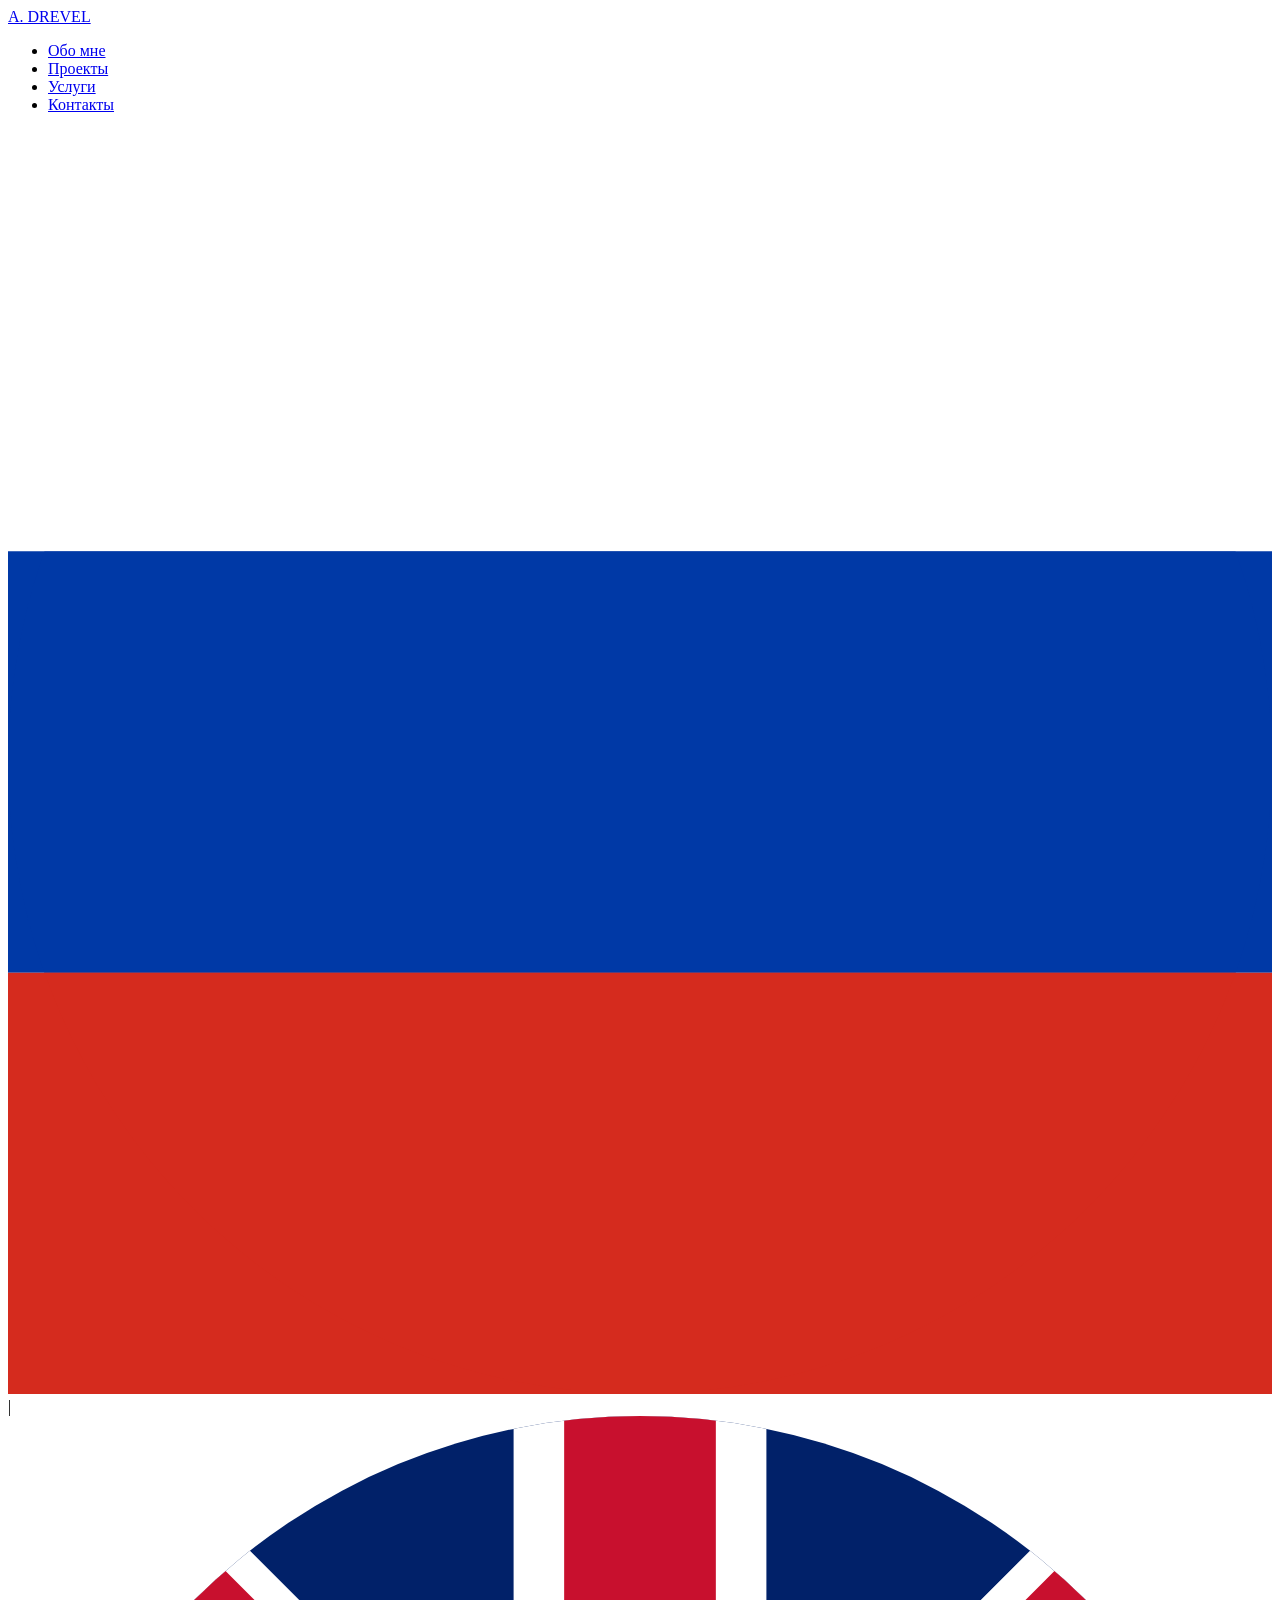
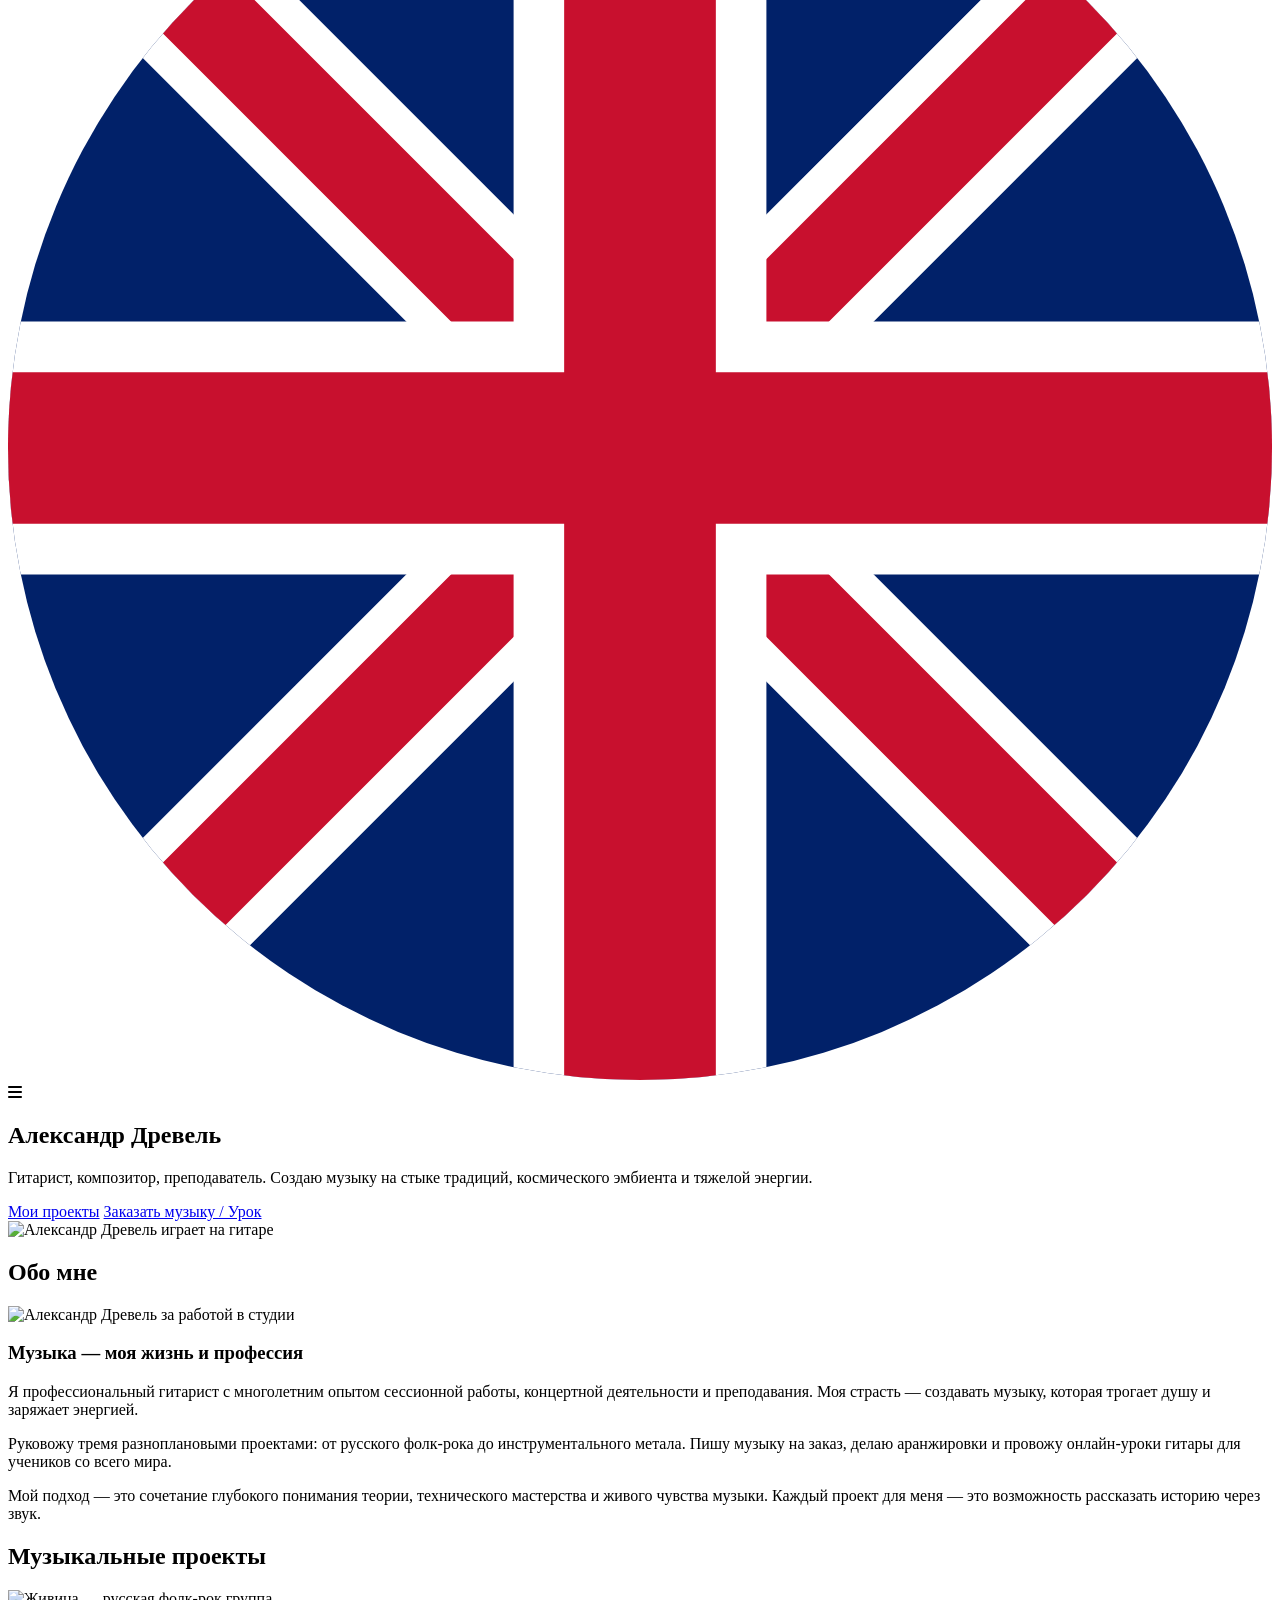
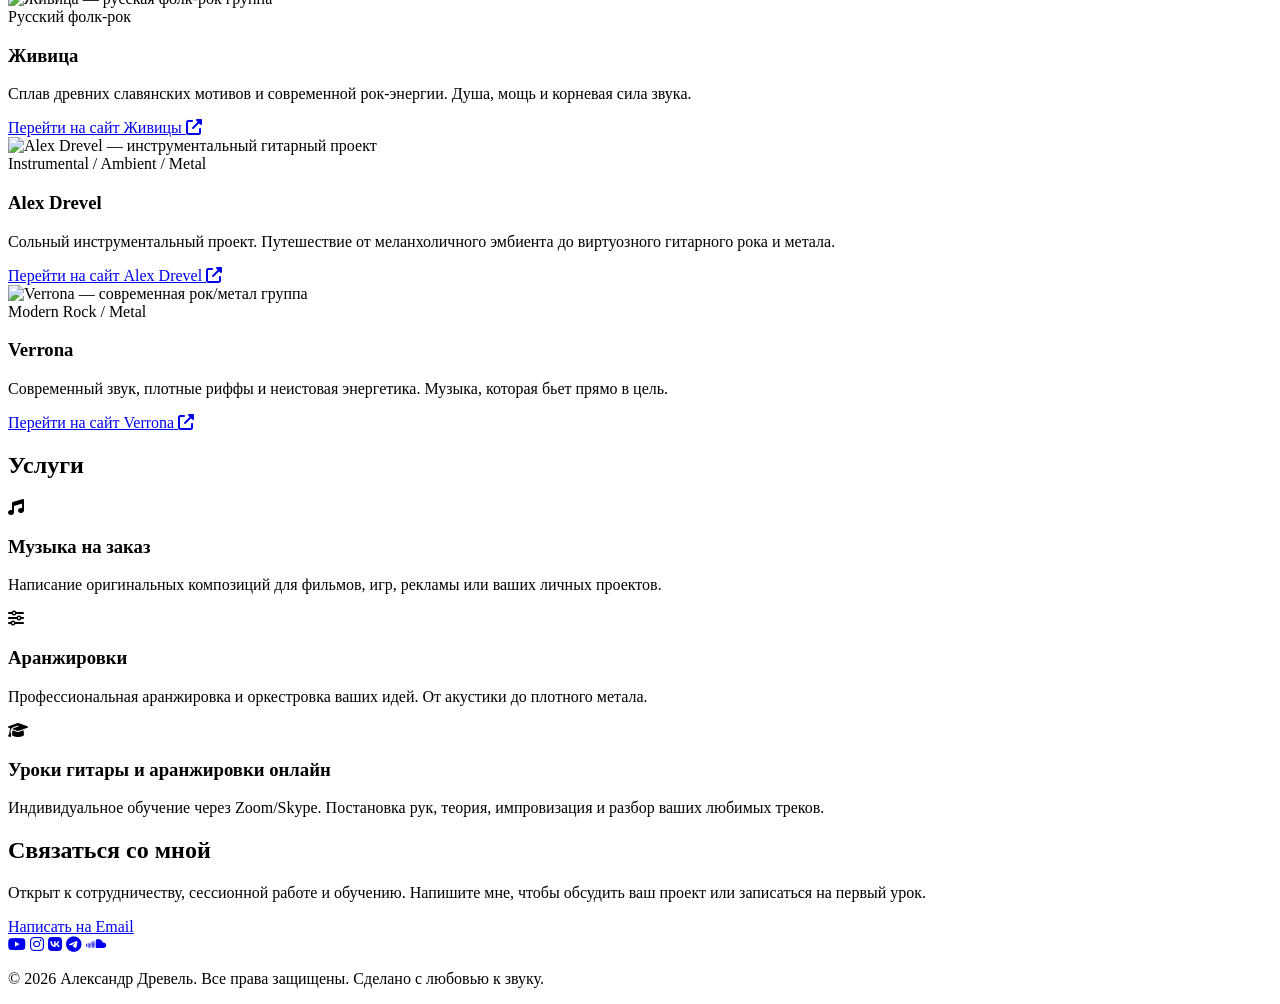
==== index.html @ be3c0146 "Add files via upload" ====
<!DOCTYPE html>
<html lang="ru">

<head>
    <meta charset="UTF-8">
    <meta name="viewport" content="width=device-width, initial-scale=1.0">
    <meta name="robots" content="index, follow, max-image-preview:large">
    <meta name="description" content="Александр Древель — профессиональный гитарист, композитор и преподаватель. Музыка на заказ, аранжировки, онлайн-уроки гитары, инструментальные проекты и сотрудничество.">
    <meta name="keywords" content="Александр Древель, сессионный гитарист, композитор, преподаватель, аранжировка, музыка на заказ, запись гитары, музыка для игр">
    <title>Александр Древель | гитарист, композитор, музыка на заказ, уроки гитары</title>
    <link rel="canonical" href="https://drevelmusic.github.io/">
    <link rel="alternate" hreflang="ru" href="https://drevelmusic.github.io/">
    <link rel="alternate" hreflang="en" href="https://drevelmusic.github.io/en/">
    <link rel="alternate" hreflang="x-default" href="https://drevelmusic.github.io/">
    <meta property="og:type" content="website">
    <meta property="og:title" content="Александр Древель | Гитарист, Композитор, Преподаватель">
    <meta property="og:description" content="Музыка на заказ, аранжировки, онлайн-уроки гитары.">
    <meta property="og:image" content="https://drevelmusic.github.io/img/social_cover.webp">
    <meta property="og:url" content="https://drevelmusic.github.io/">
    <meta property="og:locale" content="ru_RU">
    <meta name="twitter:card" content="summary_large_image">
    <meta name="twitter:title" content="Александр Древель | Гитарист, Композитор, Преподаватель">
    <meta name="twitter:description" content="Музыка на заказ, аранжировки, онлайн-уроки гитары.">
    <meta name="twitter:image" content="https://drevelmusic.github.io/img/social_cover.webp">
    <link rel="preconnect" href="https://fonts.gstatic.com" crossorigin>
    <link rel="preconnect" href="https://fonts.googleapis.com">
    <link href="https://fonts.googleapis.com/css2?family=Montserrat:wght@300;500;700;900&display=swap" rel="stylesheet">
    <link rel="stylesheet" href="https://cdnjs.cloudflare.com/ajax/libs/font-awesome/6.4.0/css/all.min.css">
    <link href="css/style.css" rel="stylesheet">
    <link rel="icon" href="img/favicon_light.png" media="(prefers-color-scheme: light)">
    <link rel="icon" href="img/favicon_dark.png" media="(prefers-color-scheme: dark)">
    <script type="application/ld+json">
        {
            "@context": "https://schema.org",
            "@graph": [{
                    "@type": "Person",
                    "@id": "https://drevelmusic.github.io/#person",
                    "name": "Александр Древель",
                    "alternateName": "Alexander Drevel",
                    "url": "https://drevelmusic.github.io/",
                    "image": "https://drevelmusic.github.io/img/social_cover.webp",
                    "jobTitle": [
                        "Гитарист",
                        "Композитор",
                        "Преподаватель гитары"
                    ],
                    "description": "Профессиональный гитарист, композитор и преподаватель. Автор инструментальной музыки, аранжировщик и руководитель музыкальных проектов.",
                    "knowsAbout": [
                        "Гитара",
                        "Композиция",
                        "Аранжировка",
                        "Музыка для фильмов",
                        "Музыка для игр",
                        "Онлайн-уроки гитары",
                        "Ambient",
                        "Metal",
                        "Folk Rock"
                    ],
                    "sameAs": [
                        "https://www.youtube.com/@alexdrevelmusic",
                        "https://instagram.com/alexdrevelmusic",
                        "https://vk.com/alexdrevelclub",
                        "https://t.me/alexdrevelmusic",
                        "https://soundcloud.com/alexander-drevel"
                    ]
                },
                {
                    "@type": "WebSite",
                    "@id": "https://drevelmusic.github.io/#website",
                    "url": "https://drevelmusic.github.io/",
                    "name": "Alexander Drevel",
                    "publisher": {
                        "@id": "https://drevelmusic.github.io/#person"
                    },
                    "inLanguage": [
                        "ru",
                        "en"
                    ]
                },
                {
                    "@type": "Service",
                    "@id": "https://drevelmusic.github.io/#services",
                    "provider": {
                        "@id": "https://drevelmusic.github.io/#person"
                    },
                    "serviceType": [
                        "Музыка на заказ",
                        "Аранжировка",
                        "Онлайн-уроки гитары"
                    ],
                    "areaServed": "Worldwide",
                    "availableLanguage": [
                        "ru",
                        "en"
                    ]
                }
            ]
        },

        {
            "@context": "https://schema.org",
            "@type": "MusicGroup",

            "name": "Verrona",
            "url": "https://verrona.netlify.app",

            "foundingDate": "2017",

            "knowsAbout": [
                "Metal",
                "Rock",
                "Alternative"
            ],

            "member": [

                {
                    "@type": "Person",
                    "name": "Вероника Нагайцева"
                },

                {
                    "@type": "Person",
                    "name": "Александр Древель"
                },

                {
                    "@type": "Person",
                    "name": "Евгений Сомов"
                }

            ],

            "album": [

                {
                    "@type": "MusicAlbum",
                    "name": "In Deep",
                    "datePublished": "2019",
                    "image": {
                        "@type": "ImageObject",
                        "url": "https://verrona.github.io/img/in_deep.webp"

                    },

                    "numTracks": 10,

                    "genre": [
                        "Rock",
                        "Metal",
                        "Alternative"
                    ],
                    "byArtist": {
                        "@type": "MusicGroup",
                        "name": "Great Revival"
                    },

                    "track": [{
                            "@type": "MusicRecording",
                            "position": 1,
                            "name": "In Blind",
                            "duration": "PT4M31S",
                            "isrcCode": "DEUA31900254"
                        },
                        {
                            "@type": "MusicRecording",
                            "position": 2,
                            "name": "Parasite",
                            "duration": "PT4M23S",
                            "isrcCode": "DEUA31900255"
                        },
                        {
                            "@type": "MusicRecording",
                            "position": 3,
                            "name": "Berlin",
                            "duration": "PT4M7S",
                            "isrcCode": "DEUA31900256"
                        },
                        {
                            "@type": "MusicRecording",
                            "position": 4,
                            "name": "Looking For You",
                            "duration": "PT3M31S",
                            "isrcCode": "DEUA31900257"
                        },
                        {
                            "@type": "MusicRecording",
                            "position": 5,
                            "name": "Because Of Me",
                            "duration": "PT4M34S",
                            "isrcCode": "DEUA31900258"
                        },
                        {
                            "@type": "MusicRecording",
                            "position": 6,
                            "name": "Beautiful",
                            "duration": "PT3M51S",
                            "isrcCode": "DEUA31900259"
                        },
                        {
                            "@type": "MusicRecording",
                            "position": 7,
                            "name": "Keep The Faith",
                            "duration": "PT2M56S",
                            "isrcCode": "DEUA31900260"
                        },
                        {
                            "@type": "MusicRecording",
                            "position": 8,
                            "name": "In Deep",
                            "duration": "PT3M54S",
                            "isrcCode": "DEUA31900261"
                        },
                        {
                            "@type": "MusicRecording",
                            "position": 9,
                            "name": "Time",
                            "duration": "PT4M10S",
                            "isrcCode": "DEUA31900262"
                        },
                        {
                            "@type": "MusicRecording",
                            "position": 10,
                            "name": "Stronger",
                            "duration": "PT4M41S",
                            "isrcCode": "DEUA31900263"
                        }
                    ],

                    "sameAs": [
                        "https://music.yandex.ru/album/8644806",
                        "https://vk.com/music/album/-2000364182_5364182_98790bb657b7988d27",
                        "https://music.apple.com/us/album/in-deep/1478871938",
                        "https://www.youtube.com/playlist?list=OLAK5uy_kdMpTI-XTgnSuBNPhRC2HSesHBObjsBcE",
                        "https://open.spotify.com/album/0Ru4EEttbrjYVi6ZOFPHfv",
                        "https://music.amazon.com/albums/B07X8XC6SB"
                    ]
                },

                {
                    "@type": "MusicAlbum",
                    "name": "Паразит",
                    "datePublished": "2020",
                    "image": {
                        "@type": "ImageObject",
                        "url": "https://verrona.github.io/img/parasite.webp"

                    },

                    "numTracks": 1,

                    "genre": [
                        "Rock",
                        "Metal",
                        "Alternative"
                    ],
                    "byArtist": {
                        "@type": "MusicGroup",
                        "name": "Great Revival"
                    },

                    "track": [{
                        "@type": "MusicRecording",
                        "position": 1,
                        "name": "Parasite",
                        "duration": "PT3M34S"

                    }],

                    "sameAs": [
                        "https://music.yandex.ru/album/10565634",
                        "https://vk.com/music/album/-2000981070_7981070_5feac075adde68511c",
                        "https://music.apple.com/us/album/паразит-single/1521935700",
                        "https://www.youtube.com/watch?v=nP2viWbtZgw&list=RDnP2viWbtZgw&start_radio=1",
                        "https://open.spotify.com/album/17AAMJ8fEtrImb9BpIjeMS"
                    ]
                },

                {
                    "@type": "MusicAlbum",
                    "name": "Танец под дождём",
                    "datePublished": "2020",
                    "image": {
                        "@type": "ImageObject",
                        "url": "https://verrona.github.io/img/tanez.webp"

                    },

                    "numTracks": 1,

                    "genre": [
                        "Rock",
                        "Alternative"
                    ],
                    "byArtist": {
                        "@type": "MusicGroup",
                        "name": "Great Revival"
                    },

                    "track": [{
                        "@type": "MusicRecording",
                        "position": 1,
                        "name": "Танец под дождём",
                        "duration": "PT3M40S"
                    }],

                    "sameAs": [
                        "https://music.yandex.ru/album/11583635",
                        "https://vk.com/music/album/-2000222791_8222791_c8fc6475554f7d4ba4",
                        "https://music.apple.com/us/album/танец-под-дождём-single/1525197291",
                        "https://www.youtube.com/watch?v=M-sOfhyTvOM&list=RDM-sOfhyTvOM&start_radio=1",
                        "https://open.spotify.com/album/6xeomcOFpnOeOLR16VaMRF"
                    ]
                },

                {
                    "@type": "MusicAlbum",
                    "name": "Шипы",
                    "datePublished": "2020",
                    "image": {
                        "@type": "ImageObject",
                        "url": "https://verrona.github.io/img/shipy.webp"

                    },

                    "numTracks": 1,

                    "genre": [
                        "Rock",
                        "Metal",
                        "Alternative"
                    ],
                    "byArtist": {
                        "@type": "MusicGroup",
                        "name": "Great Revival"
                    },

                    "track": [{
                        "@type": "MusicRecording",
                        "position": 1,
                        "name": "Шипы",
                        "duration": "PT3M37S"
                    }],

                    "sameAs": [
                        "https://music.yandex.ru/album/12656053",
                        "https://vk.com/music/album/-2000281266_9281266_487998c0116a116c2a",
                        "https://music.apple.com/us/album/шипы-single/1538475339",
                        "https://www.youtube.com/watch?v=VANVOhlwIfw&list=RDVANVOhlwIfw&start_radio=1",
                        "https://open.spotify.com/album/5P2PhHfVzSSolDQ1AN1XrD"
                    ]
                },

                {
                    "@type": "MusicAlbum",
                    "name": "Любовь без прелюдий",
                    "datePublished": "2022",
                    "image": {
                        "@type": "ImageObject",
                        "url": "https://verrona.github.io/img/lubov_bez_preludiy.webp"

                    },

                    "numTracks": 1,

                    "genre": [
                        "Rock",
                        "Metal",
                        "Alternative"
                    ],
                    "byArtist": {
                        "@type": "MusicGroup",
                        "name": "Great Revival"
                    },

                    "track": [{
                        "@type": "MusicRecording",
                        "position": 1,
                        "name": "Любовь без прелюдий",
                        "duration": "PT3M43S"
                    }],

                    "sameAs": [
                        "https://music.yandex.ru/album/23888789",
                        "https://vk.com/music/album/-2000614362_16614362_8b6888f1e2f7a54786",
                        "https://music.apple.com/ru/album/любовь-без-прелюдий-single/1652404010",
                        "https://music.youtube.com/playlist?list=OLAK5uy_mqXPPD4W-5L-OROmSEtViQJYiXeTf8m6c",
                        "https://open.spotify.com/album/5d36qCWlGeGpj1LYgj0KbA"
                    ]
                },
                {
                    "@type": "MusicAlbum",
                    "name": "Паранойя",
                    "datePublished": "2023",
                    "image": {
                        "@type": "ImageObject",
                        "url": "https://verrona.github.io/img/paranoya.webp"

                    },

                    "numTracks": 1,

                    "genre": [
                        "Rock",
                        "Metal",
                        "Alternative"
                    ],
                    "byArtist": {
                        "@type": "MusicGroup",
                        "name": "Great Revival"
                    },

                    "track": [{
                        "@type": "MusicRecording",
                        "position": 1,
                        "name": "Паранойя",
                        "duration": "PT3M31S"
                    }],

                    "sameAs": [
                        "https://music.yandex.ru/album/25053905",
                        "https://vk.com/music/album/-2000446923_17446923_28c2962d504e9f9477",
                        "https://music.apple.com/us/album/паранойя-single/1681223843",
                        "https://www.youtube.com/watch?v=-ZHNSKj-hqs&list=RD-ZHNSKj-hqs&start_radio=1",
                        "https://open.spotify.com/album/0NYPJKRrfW8c1LftnPf2LF"
                    ]
                },
                {
                    "@type": "MusicAlbum",
                    "name": "Одиночество",
                    "datePublished": "2024",
                    "image": {
                        "@type": "ImageObject",
                        "url": "https://verrona.github.io/img/odinochestvo.webp"

                    },

                    "numTracks": 1,

                    "genre": [
                        "Rock",
                        "Metal",
                        "Alternative"
                    ],
                    "byArtist": {
                        "@type": "MusicGroup",
                        "name": "Great Revival"
                    },

                    "track": [{
                        "@type": "MusicRecording",
                        "position": 1,
                        "name": "Одиночество",
                        "duration": "PT3M35S"
                    }],

                    "sameAs": [
                        "https://music.yandex.ru/album/31198247",
                        "https://vk.com/music/album/-2000824137_20824137_e31accb2f2a13795dd",
                        "https://music.apple.com/us/album/одиночество-single/1746063606",
                        "https://www.youtube.com/watch?v=TRPHKf3_Tao&list=RDTRPHKf3_Tao&start_radio=1",
                        "https://open.spotify.com/album/6s6aBRzeSXYHiftH87k0Ty",
                        "https://music.amazon.com/albums/B0D6F2PRVB"
                    ]
                },
                {
                    "@type": "MusicAlbum",
                    "name": "Берега",
                    "datePublished": "2025",
                    "image": {
                        "@type": "ImageObject",
                        "url": "https://verrona.github.io/img/berega.webp"

                    },

                    "numTracks": 2,

                    "genre": [
                        "Rock",
                        "Metal",
                        "Alternative"
                    ],
                    "byArtist": {
                        "@type": "MusicGroup",
                        "name": "Great Revival"
                    },

                    "track": [{
                            "@type": "MusicRecording",
                            "position": 1,
                            "name": "Не нужна",
                            "duration": "PT4M35S",
                            "isrcCode": "QZTPX2514225"
                        },
                        {
                            "@type": "MusicRecording",
                            "position": 2,
                            "name": "Берега",
                            "duration": "PT4M23S",
                            "isrcCode": "QZTPX2514226"
                        }
                    ],

                    "sameAs": [
                        "https://music.yandex.ru/album/38226128",
                        "https://vk.com/music/album/-2000257037_25257037_283964561c7bb2bd97",
                        "https://play.anghami.com/album/1074680193?refer=featurefm",
                        "https://geo.music.apple.com/us/album/берега-single/1839879702?app=itunes&ls=1",
                        "https://www.tidal.com/album/460632453",
                        "https://www.youtube.com/playlist?list=OLAK5uy_kkV9nwVNROqfF_PNoMu4TwySFhhuvf4r8",
                        "https://open.spotify.com/album/14FLzF10nOQtJjYL62bnw5",
                        "https://music.amazon.com/albums/B0FR4W4Z26?ref=dm_ff_amazonmusic_3p",
                        "https://www.deezer.com/album/821583041"
                    ]
                }




            ],

            "description": "Verrona — честный modern hard rock из сердца Москвы.",

            "foundingLocation": {
                "@type": "Place",
                "name": "Moscow, Russia"
            },

            "logo": {
                "@type": "ImageObject",
                "url": "https://verrona.netlify.app/img/logo.webp"
            },

            "image": {
                "@type": "ImageObject",
                "url": "https://verrona.netlify.app/img/social_cover.webp",
                "width": 1200,
                "height": 630
            },

            "genre": [
                "Rock",
                "Metal",
                "Alternative"
            ],

            "mainEntityOfPage": "https://verrona.netlify.app/",

            "sameAs": [
                "https://vk.com/artist/1125941773546352592",
                "https://www.youtube.com/@verronamusic",
                "https://music.yandex.ru/artist/4239261",
                "https://open.spotify.com/artist/1h6qh7RYEoN9R3uheAf0XN?si=jtu0jki2Sz66ht8Evk626A",
                "https://music.apple.com/au/artist/great-revival/314202456",
                "https://music.amazon.com/artists/B0028GSX6M/great-revival"
            ]

        },

        {
            "@context": "https://schema.org",
            "@type": "MusicGroup",
            "@id": "https://zhivitsa.github.io/#musicgroup",

            "name": "Живица",
            "url": "https://zhivitsa.github.io",

            "foundingDate": "2013",

            "knowsAbout": [
                "Russian folk songs",
                "Russian folklore",
                "Folk Rock",
                "World Music",
                "Progressive Rock",
                "Acoustic music"
            ],

            "member": [

                {
                    "@type": "Person",
                    "name": "Алёна Анисимова"
                },

                {
                    "@type": "Person",
                    "name": "Александр Древель"
                },

                {
                    "@type": "Person",
                    "name": "Александр Ольхин"
                },

                {
                    "@type": "Person",
                    "name": "Александр Ануфриев"
                },

                {
                    "@type": "Person",
                    "name": "Ярослав Шевченко"
                }

            ],

            "album": [

                {
                    "@type": "MusicAlbum",
                    "name": "Миру мир",
                    "datePublished": "2016",
                    "image": {
                        "@type": "ImageObject",
                        "url": "https://zhivitsa.github.io/img/miru_mir.webp"

                    },

                    "numTracks": 13,

                    "genre": [
                        "Folk Rock",
                        "Progressive Rock",
                        "Russian Folk",
                        "World Music"
                    ],
                    "byArtist": {
                        "@type": "MusicGroup",
                        "name": "Живица"
                    },

                    "track": [{
                            "@type": "MusicRecording",
                            "position": 1,
                            "name": "Увертюра",
                            "duration": "PT47S",
                            "isrcCode": "AUBEC1837454"
                        },
                        {
                            "@type": "MusicRecording",
                            "position": 2,
                            "name": "Миру мир",
                            "duration": "PT4M22S",
                            "isrcCode": "AUBEC1837455"
                        },
                        {
                            "@type": "MusicRecording",
                            "position": 3,
                            "name": "Русская песня",
                            "duration": "PT4M2S",
                            "isrcCode": "AUBEC1837456"
                        },
                        {
                            "@type": "MusicRecording",
                            "position": 4,
                            "name": "Я качу мечу золото кольцо",
                            "duration": "PT3M55S",
                            "isrcCode": "AUBEC1837457"
                        },
                        {
                            "@type": "MusicRecording",
                            "position": 5,
                            "name": "Порушка Параня",
                            "duration": "PT3M30S",
                            "isrcCode": "AUBEC1837458"
                        },
                        {
                            "@type": "MusicRecording",
                            "position": 6,
                            "name": "Кумушки",
                            "duration": "PT5M8S",
                            "isrcCode": "AUBEC1837459"
                        },
                        {
                            "@type": "MusicRecording",
                            "position": 7,
                            "name": "О е ра",
                            "duration": "PT3M53S",
                            "isrcCode": "AUBEC1837460"
                        },
                        {
                            "@type": "MusicRecording",
                            "position": 8,
                            "name": "Вир вир колодезь",
                            "duration": "PT5M51S",
                            "isrcCode": "AUBEC1837461"
                        },
                        {
                            "@type": "MusicRecording",
                            "position": 9,
                            "name": "Жена мужа не любила",
                            "duration": "PT4M41S",
                            "isrcCode": "AUBEC1837462"
                        },
                        {
                            "@type": "MusicRecording",
                            "position": 10,
                            "name": "Во горнице",
                            "duration": "PT2M21S",
                            "isrcCode": "AUBEC1837463"
                        },
                        {
                            "@type": "MusicRecording",
                            "position": 11,
                            "name": "Белилицы",
                            "duration": "PT4M1S",
                            "isrcCode": "AUBEC1837464"
                        },
                        {
                            "@type": "MusicRecording",
                            "position": 12,
                            "name": "В нашем садочку",
                            "duration": "PT5M42S",
                            "isrcCode": "AUBEC1837465"
                        },
                        {
                            "@type": "MusicRecording",
                            "position": 13,
                            "name": "С кем гуляю не скажу",
                            "duration": "PT4M1S",
                            "isrcCode": "AUBEC1837466"
                        }
                    ],

                    "sameAs": [
                        "https://music.yandex.ru/album/30916356",
                        "https://vk.com/music/album/-2000681487_20681487_eeb1bcc4ac6b085784",
                        "https://play.anghami.com/album/5573020?refer=featurefm",
                        "https://geo.music.apple.com/au/album/миру-мир/1743188457?app=itunes&ls=1",
                        "https://geo.music.apple.com/au/album/миру-мир/1743188457?app=music&ls=1",
                        "https://www.tidal.com/album/359663344",
                        "https://music.youtube.com/watch?v=QYwStabJFUg",
                        "https://open.spotify.com/album/2lZKfDs0icAEdlW3d84trO",
                        "https://music.amazon.com/albums/B0D2P53ZK2?ref=dm_ff_featurefm"
                    ]
                },

                {
                    "@type": "MusicAlbum",
                    "name": "Из России с любовью",
                    "datePublished": "2025",
                    "image": {
                        "@type": "ImageObject",
                        "url": "https://zhivitsa.github.io/img/iz_rossii_s_lyubovyu.webp"

                    },

                    "numTracks": 8,

                    "genre": [
                        "Folk Rock",
                        "Folk Metal",
                        "Russian Folk",
                        "Progressive Rock",
                        "World Music"
                    ],
                    "byArtist": {
                        "@type": "MusicGroup",
                        "name": "Живица"
                    },

                    "track": [{
                            "@type": "MusicRecording",
                            "position": 1,
                            "name": "Живица",
                            "duration": "PT1M56S",
                            "isrcCode": "QZNJY2576521"
                        },
                        {
                            "@type": "MusicRecording",
                            "position": 2,
                            "name": "Выходила Дунюшка",
                            "duration": "PT4M5S",
                            "isrcCode": "QZNJY2576522"
                        },
                        {
                            "@type": "MusicRecording",
                            "position": 3,
                            "name": "Занемог",
                            "duration": "PT4M58S",
                            "isrcCode": "QZNJY2576523"
                        },
                        {
                            "@type": "MusicRecording",
                            "position": 4,
                            "name": "Девка по саду ходила",
                            "duration": "PT3M46S",
                            "isrcCode": "QZNJY2576524"
                        },
                        {
                            "@type": "MusicRecording",
                            "position": 5,
                            "name": "Снежки сыплют",
                            "duration": "PT4M42S",
                            "isrcCode": "QZNJY2576525"
                        },
                        {
                            "@type": "MusicRecording",
                            "position": 6,
                            "name": "Горе",
                            "duration": "PT4M56S",
                            "isrcCode": "QZNJY2576526"
                        },
                        {
                            "@type": "MusicRecording",
                            "position": 7,
                            "name": "Федора",
                            "duration": "PT3M50S",
                            "isrcCode": "QZNJY2576527"
                        },
                        {
                            "@type": "MusicRecording",
                            "position": 8,
                            "name": "Миру мир",
                            "duration": "PT4M8S",
                            "isrcCode": "QZNJY2576528"
                        }
                    ],

                    "sameAs": [
                        "https://music.yandex.ru/album/37724327",
                        "https://vk.com/music/album/-2000907308_24907308_37b66a61ed22defab6",
                        "https://play.anghami.com/album/1072786998?refer=featurefm",
                        "https://geo.music.apple.com/us/album/из-россии-с-любовью/1831695270?app=music&ls=1",
                        "https://www.tidal.com/album/452699111",
                        "https://www.youtube.com/playlist?list=OLAK5uy_mWaLIN5e04TZ0d67to-hzkoGbQLk5hoiQ",
                        "https://open.spotify.com/album/7iVjxZRt8aqrv3oAblK16M",
                        "https://music.amazon.com/albums/B0FLJNHN72?ref=dm_ff_amazonmusic_3p",
                        "https://www.deezer.com/album/800866661"
                    ]
                },

                {
                    "@type": "MusicAlbum",
                    "name": "Акустика",
                    "datePublished": "2026",
                    "image": {
                        "@type": "ImageObject",
                        "url": "https://zhivitsa.github.io/img/akustika.webp"

                    },

                    "numTracks": 16,

                    "genre": [
                        "Acoustic",
                        "Folk Rock",
                        "Russian Folk",
                        "World Music",
                        "Progressive Rock"
                    ],
                    "byArtist": {
                        "@type": "MusicGroup",
                        "name": "Живица"
                    },

                    "track": [{
                            "@type": "MusicRecording",
                            "position": 1,
                            "name": "Белилицы",
                            "duration": "PT3M54S",
                            "isrcCode": "US7VG2659213"
                        },
                        {
                            "@type": "MusicRecording",
                            "position": 2,
                            "name": "Снежки сыплют",
                            "duration": "PT4M15S",
                            "isrcCode": "US7VG2659214"
                        },
                        {
                            "@type": "MusicRecording",
                            "position": 3,
                            "name": "В нашем садочку",
                            "duration": "PT5M",
                            "isrcCode": "US7VG2659215"
                        },
                        {
                            "@type": "MusicRecording",
                            "position": 4,
                            "name": "Девка по саду ходила",
                            "duration": "PT3M40S",
                            "isrcCode": "US7VG2659216"
                        },
                        {
                            "@type": "MusicRecording",
                            "position": 5,
                            "name": "Русская песня",
                            "duration": "PT3M37S",
                            "isrcCode": "US7VG2659217"
                        },
                        {
                            "@type": "MusicRecording",
                            "position": 6,
                            "name": "Вир вир колодезь",
                            "duration": "PT5M51S",
                            "isrcCode": "US7VG2659218"
                        },
                        {
                            "@type": "MusicRecording",
                            "position": 7,
                            "name": "С кем гуляю не скажу",
                            "duration": "PT4M",
                            "isrcCode": "US7VG2659219"
                        },
                        {
                            "@type": "MusicRecording",
                            "position": 8,
                            "name": "Жена мужа не любила",
                            "duration": "PT4M37S",
                            "isrcCode": "US7VG2659220"
                        },
                        {
                            "@type": "MusicRecording",
                            "position": 9,
                            "name": "Федора",
                            "duration": "PT3M27S",
                            "isrcCode": "US7VG2659221"
                        },
                        {
                            "@type": "MusicRecording",
                            "position": 10,
                            "name": "Выходила Дунюшка",
                            "duration": "PT4M11S",
                            "isrcCode": "US7VG2659222"
                        },
                        {
                            "@type": "MusicRecording",
                            "position": 11,
                            "name": "Порушка Параня",
                            "duration": "PT3M24S",
                            "isrcCode": "US7VG2659223"
                        },
                        {
                            "@type": "MusicRecording",
                            "position": 12,
                            "name": "О е ра",
                            "duration": "PT3M14S",
                            "isrcCode": "US7VG2659224"
                        },
                        {
                            "@type": "MusicRecording",
                            "position": 13,
                            "name": "Я качу мечу золото кольцо",
                            "duration": "PT3M8S",
                            "isrcCode": "US7VG2659225"
                        },
                        {
                            "@type": "MusicRecording",
                            "position": 14,
                            "name": "Во горнице",
                            "duration": "PT2M28S",
                            "isrcCode": "US7VG2659226"
                        },
                        {
                            "@type": "MusicRecording",
                            "position": 15,
                            "name": "Кумушки",
                            "duration": "PT3M27S",
                            "isrcCode": "US7VG2659227"
                        },
                        {
                            "@type": "MusicRecording",
                            "position": 16,
                            "name": "Миру мир",
                            "duration": "PT4M14S",
                            "isrcCode": "US7VG2659228"
                        }
                    ],

                    "sameAs": [
                        "https://music.yandex.ru/album/40785133",
                        "https://vk.com/music/album/-2000817386_26817386_f67dc64e89847cb3ac",
                        "https://play.anghami.com/album/1084427215?refer=featurefm",
                        "https://geo.music.apple.com/us/album/акустика/1878706409?app=music&ls=1",
                        "https://www.tidal.com/album/500724138",
                        "https://www.youtube.com/playlist?list=OLAK5uy_lYN-L6PGSpHG4XjgytBv6yJAL3SAGO9aU",
                        "https://open.spotify.com/album/2EaKYhLPW3p4kMgJ0OPYBC",
                        "https://music.amazon.com/albums/B089ZX4RKZ?ref=dm_ff_amazonmusic_3p",
                        "https://www.deezer.com/album/923584351"
                    ]
                }

            ],

            "description": "Живица — российская фолк-рок группа из Москвы, исполняющая русские народные песни в авторских рок-аранжировках.",

            "foundingLocation": {
                "@type": "Place",
                "name": "Moscow, Russia"
            },

            "logo": {
                "@type": "ImageObject",
                "url": "https://zhivitsa.github.io/img/logo.png"
            },

            "image": {
                "@type": "ImageObject",
                "url": "https://zhivitsa.github.io/img/social_cover.webp",
                "width": 1200,
                "height": 630
            },

            "genre": [
                "Folk Rock",
                "Russian Folk",
                "World Music",
                "Progressive Rock"
            ],

            "mainEntityOfPage": "https://zhivitsa.github.io/",

            "sameAs": [
                "https://vk.com/artist/524290974545216601",
                "https://www.youtube.com/@zhivitsamusic",
                "https://music.yandex.ru/artist/6440425",
                "https://open.spotify.com/artist/5HxcTaVfNSK0hqm5ulQGM4",
                "https://music.apple.com/au/artist/1444245915",
                "https://music.amazon.com/artists/B01I2DWAUE/живица"
            ]
        },

        {
            "@context": "https://schema.org",
            "@type": "MusicGroup",

            "name": "Alex Drevel",
            "url": "https://alexdrevel.netlify.app",

            "foundingDate": "2022",

            "knowsAbout": [
                "Instrumental Rock",
                "Metal",
                "Ambient Guitar",
                "Folk",
                "World Music",
                "Acoustic"
            ],

            "member": [

                {
                    "@type": "Person",
                    "name": "Александр Древель"
                }

            ],

            "album": [

                {
                    "@type": "MusicAlbum",
                    "name": "The Light of Mine",
                    "datePublished": "2022-09-14",
                    "image": {
                        "@type": "ImageObject",
                        "url": "https://alexdrevel.netlify.app/img/music/tlom.webp"

                    },

                    "numTracks": 11,

                    "genre": [
                        "Ambient",
                        "Soundtrack"
                    ],
                    "byArtist": {
                        "@type": "MusicGroup",
                        "name": "Alex Drevel"
                    },

                    "track": [{
                            "@type": "MusicRecording",
                            "position": 1,
                            "name": "2811",
                            "duration": "PT3M46S",
                            "isrcCode": "QZNJZ2282440"
                        },
                        {
                            "@type": "MusicRecording",
                            "position": 2,
                            "name": "Remarks Novels Came True",
                            "duration": "PT4M34S",
                            "isrcCode": "QZNJZ2282441"
                        },
                        {
                            "@type": "MusicRecording",
                            "position": 3,
                            "name": "Love Has Green Eyes",
                            "duration": "PT4M36S",
                            "isrcCode": "QZNJZ2282442"
                        },
                        {
                            "@type": "MusicRecording",
                            "position": 4,
                            "name": "Watch Hear Touch",
                            "duration": "PT5M5S",
                            "isrcCode": "QZNJZ2282443"
                        },
                        {
                            "@type": "MusicRecording",
                            "position": 5,
                            "name": "Downfall",
                            "duration": "PT4M36S",
                            "isrcCode": "QZNJZ2282444"
                        },
                        {
                            "@type": "MusicRecording",
                            "position": 6,
                            "name": "Books to Shelves",
                            "duration": "PT1M17S",
                            "isrcCode": "QZNJZ2282445"
                        },
                        {
                            "@type": "MusicRecording",
                            "position": 7,
                            "name": "Last Step to Nowhere",
                            "duration": "PT4M19S",
                            "isrcCode": "QZNJZ2282446"
                        },
                        {
                            "@type": "MusicRecording",
                            "position": 8,
                            "name": "When She Sleeps",
                            "duration": "PT2M36S",
                            "isrcCode": "QZNJZ2282447"
                        },
                        {
                            "@type": "MusicRecording",
                            "position": 9,
                            "name": "Your Majesty",
                            "duration": "PT3M49S",
                            "isrcCode": "QZNJZ2282448"
                        },
                        {
                            "@type": "MusicRecording",
                            "position": 10,
                            "name": "Whale Goes Deep",
                            "duration": "PT1M4S",
                            "isrcCode": "QZNJZ2282449"
                        },
                        {
                            "@type": "MusicRecording",
                            "position": 11,
                            "name": "Post Scriptum",
                            "duration": "PT3M34S",
                            "isrcCode": "QZNJZ2282450"
                        }
                    ],

                    "sameAs": [
                        "https://music.yandex.ru/album/23341195",
                        "https://vk.com/music/album/-2000212181_16212181_17c0015404174220ce",
                        "https://play.anghami.com/album/1031505686?refer=featurefm",
                        "https://geo.music.apple.com/au/album/the-light-of-mine/1642319371?app=music&ls=1",
                        "https://www.deezer.com/album/351139777",
                        "https://www.tidal.com/album/247394227",
                        "https://www.youtube.com/playlist?list=OLAK5uy_kJVsnFmLdcO_66qEfDOtpxf5rNOkzOi38",
                        "https://open.spotify.com/album/2m0rdqDEqNxcA9PSMA44us",
                        "https://music.amazon.com/albums/B0BC9HY87D?ref=dm_ff_amazonmusic_3p",

                        "https://play.napster.com/album/alb.694980668"
                    ]
                },

                {
                    "@type": "MusicAlbum",
                    "name": "Red Square",
                    "datePublished": "2025",
                    "image": {
                        "@type": "ImageObject",
                        "url": "https://alexdrevel.netlify.app/img/music/red_square.webp"

                    },

                    "numTracks": 8,

                    "genre": [
                        "Metal",
                        "Instrumental Rock"
                    ],
                    "byArtist": {
                        "@type": "MusicGroup",
                        "name": "Alex Drevel"
                    },

                    "track": [{
                            "@type": "MusicRecording",
                            "position": 1,
                            "name": "Let There Be Riot!",
                            "duration": "PT4M7S",
                            "isrcCode": "QZNJY2573585"
                        },
                        {
                            "@type": "MusicRecording",
                            "position": 2,
                            "name": "Masks Are Off",
                            "duration": "PT5M36S",
                            "isrcCode": "QZNJY2573586"
                        },
                        {
                            "@type": "MusicRecording",
                            "position": 3,
                            "name": "Prelude in C-Moll",
                            "duration": "PT2M25S",
                            "isrcCode": "QZNJY2573587"
                        },
                        {
                            "@type": "MusicRecording",
                            "position": 4,
                            "name": "The Time When the Music Ends",
                            "duration": "PT5M21S",
                            "isrcCode": "QZNJY2573588"
                        },
                        {
                            "@type": "MusicRecording",
                            "position": 5,
                            "name": "Status Quo",
                            "duration": "PT3M36S",
                            "isrcCode": "QZNJY2573589"
                        },
                        {
                            "@type": "MusicRecording",
                            "position": 6,
                            "name": "Unity",
                            "duration": "PT4M47S",
                            "isrcCode": "QZNJY2573590"
                        },
                        {
                            "@type": "MusicRecording",
                            "position": 7,
                            "name": "Red",
                            "duration": "PT4M27S",
                            "isrcCode": "QZNJY2573591"
                        },
                        {
                            "@type": "MusicRecording",
                            "position": 8,
                            "name": "Left or Wrong",
                            "duration": "PT4M59S",
                            "isrcCode": "QZNJY2573592"
                        }
                    ],

                    "sameAs": [
                        "https://music.yandex.ru/album/37716261",
                        "https://vk.com/music/album/-2000901655_24901655_7f9c3b1ba67ea824cf",
                        "https://play.anghami.com/album/1072955946?refer=featurefm",
                        "https://geo.music.apple.com/us/album/red-square/1831558943?app=music&ls=1",
                        "https://www.tidal.com/album/452584300",
                        "https://www.youtube.com/playlist?list=OLAK5uy_lFmPUj6ia9OYEelrIKzTfbppLDQM7iaJE",
                        "https://open.spotify.com/album/7fDEUg236Otor71OqNgVr0",
                        "https://music.amazon.com/albums/B0FLF82W7R?ref=dm_ff_amazonmusic_3p",
                        "https://www.deezer.com/album/800503341"
                    ]
                },

                {
                    "@type": "MusicAlbum",
                    "name": "King of Hearts",
                    "datePublished": "2025",
                    "image": {
                        "@type": "ImageObject",
                        "url": "https://alexdrevel.netlify.app/img/music/king_of_hearts.webp"

                    },

                    "numTracks": 11,

                    "genre": [
                        "Instrumental Rock"
                    ],
                    "byArtist": {
                        "@type": "MusicGroup",
                        "name": "Alex Drevel"
                    },

                    "track": [{
                            "@type": "MusicRecording",
                            "position": 1,
                            "name": "Queen of Hearts",
                            "duration": "PT4M10S",
                            "isrcCode": "QZNJZ2563611"
                        },
                        {
                            "@type": "MusicRecording",
                            "position": 2,
                            "name": "Soulmate",
                            "duration": "PT5M28S",
                            "isrcCode": "QZNJZ2563612"
                        },
                        {
                            "@type": "MusicRecording",
                            "position": 3,
                            "name": "Tribute to Those Days",
                            "duration": "PT4M6S",
                            "isrcCode": "QZNJZ2563613"
                        },
                        {
                            "@type": "MusicRecording",
                            "position": 4,
                            "name": "No Drama",
                            "duration": "PT2M56S",
                            "isrcCode": "QZNJZ2563614"
                        },
                        {
                            "@type": "MusicRecording",
                            "position": 5,
                            "name": "Fear of Heights",
                            "duration": "PT2M52S",
                            "isrcCode": "QZNJZ2563615"
                        },
                        {
                            "@type": "MusicRecording",
                            "position": 6,
                            "name": "If",
                            "duration": "PT4M12S",
                            "isrcCode": "QZNJZ2563616"
                        },
                        {
                            "@type": "MusicRecording",
                            "position": 7,
                            "name": "Singing Gecko",
                            "duration": "PT5M7S",
                            "isrcCode": "QZNJZ2563617"
                        },
                        {
                            "@type": "MusicRecording",
                            "position": 8,
                            "name": "Etude Rain",
                            "duration": "PT2M17S",
                            "isrcCode": "QZNJZ2563618"
                        },
                        {
                            "@type": "MusicRecording",
                            "position": 9,
                            "name": "Rock Diva",
                            "duration": "PT4M26S",
                            "isrcCode": "QZNJZ2563619"
                        },
                        {
                            "@type": "MusicRecording",
                            "position": 10,
                            "name": "Circles on the Water",
                            "duration": "PT4M34S",
                            "isrcCode": "QZNJZ2563620"
                        },
                        {
                            "@type": "MusicRecording",
                            "position": 11,
                            "name": "Tropical Ride",
                            "duration": "PT4M29S",
                            "isrcCode": "QZNJZ2563621"
                        }

                    ],

                    "sameAs": [
                        "https://music.yandex.ru/album/38034272",
                        "https://vk.com/music/album/-2000119390_25119390_4523760839f8998224",
                        "https://play.anghami.com/album/1073925202?refer=featurefm",
                        "https://geo.music.apple.com/us/album/king-of-hearts/1836757385?app=music&ls=1",
                        "https://www.tidal.com/album/457435327",
                        "https://www.youtube.com/playlist?list=OLAK5uy_l7IJF3z3GWjmQDR6fJ4UxhziS8oZwMLFk",
                        "https://open.spotify.com/album/2xJhp5v3RHrMC4bN9ahHlX",
                        "https://music.amazon.com/albums/B0FPBJNLQK?ref=dm_ff_amazonmusic_3p",
                        "https://www.deezer.com/album/813668291"
                    ]

                },

                {
                    "@type": "MusicAlbum",
                    "name": "Acoustic",
                    "datePublished": "2026",
                    "image": {
                        "@type": "ImageObject",
                        "url": "https://alexdrevel.netlify.app/img/music/acoustic.webp"

                    },

                    "numTracks": 8,

                    "genre": [
                        "Instrumental Rock",
                        "Folk",
                        "Acoustic Guitar"

                    ],
                    "byArtist": {
                        "@type": "MusicGroup",
                        "name": "Alex Drevel"
                    },

                    "track": [{
                            "@type": "MusicRecording",
                            "position": 1,
                            "name": "Honeysuckle Jam",
                            "duration": "PT3M18S",
                            "isrcCode": "QZW9M2562356"
                        },
                        {
                            "@type": "MusicRecording",
                            "position": 2,
                            "name": "If",
                            "duration": "PT4M12S",
                            "isrcCode": "QZW9M2562357"
                        },
                        {
                            "@type": "MusicRecording",
                            "position": 3,
                            "name": "Stomp, Sing, Drink!",
                            "duration": "PT2M41S",
                            "isrcCode": "QZW9M2562358"
                        },
                        {
                            "@type": "MusicRecording",
                            "position": 4,
                            "name": "Letter",
                            "duration": "PT3M59S",
                            "isrcCode": "QZW9M2562359"
                        },
                        {
                            "@type": "MusicRecording",
                            "position": 5,
                            "name": "Beautiful Girl",
                            "duration": "PT3M53S",
                            "isrcCode": "QZW9M2562360"
                        },
                        {
                            "@type": "MusicRecording",
                            "position": 6,
                            "name": "Road to the West",
                            "duration": "PT2M55S",
                            "isrcCode": "QZW9M2562361"
                        },
                        {
                            "@type": "MusicRecording",
                            "position": 7,
                            "name": "Watching the Sunset",
                            "duration": "PT2M14S",
                            "isrcCode": "QZW9M2562362"
                        },
                        {
                            "@type": "MusicRecording",
                            "position": 8,
                            "name": "Legend",
                            "duration": "PT4M4S",
                            "isrcCode": "QZW9M2562363"
                        }

                    ],

                    "sameAs": [
                        "https://music.yandex.ru/album/40019002",
                        "https://vk.com/music/album/-2000313429_26313429_4c31230a5d78ffc36b",
                        "https://play.anghami.com/album/1080739008?refer=featurefm",
                        "https://geo.music.apple.com/us/album/acoustic/1865472389?app=music&ls=1",
                        "https://www.tidal.com/album/486119909",
                        "https://www.youtube.com/playlist?list=OLAK5uy_ng3fdM3L0Lsrs4aLWKishAPRQDb5MfI2Y",
                        "https://open.spotify.com/album/7mnOnfNk4lKLRjL0Zs21P7",
                        "https://music.amazon.com/albums/B0GDGRXDVF?ref=dm_ff_amazonmusic_3p",
                        "https://www.deezer.com/album/888370832"
                    ]
                }

            ],

            "description": "Alex Drevel. Кинематографичный эмбиент, метал и рок. Инструментальная музыка без границ.",

            "foundingLocation": {
                "@type": "Place",
                "name": "Moscow, Russia"
            },

            "logo": {
                "@type": "ImageObject",
                "url": "https://alexdrevel.netlify.app/img/logo.png"
            },

            "image": {
                "@type": "ImageObject",
                "url": "https://alexdrevel.netlify.app/img/social_cover.webp",
                "width": 1200,
                "height": 630
            },

            "genre": [
                "Instrumental Rock",
                "Folk",
                "Metal",
                "Ambient Guitar"
            ],

            "mainEntityOfPage": "https://alexdrevel.netlify.app/",

            "sameAs": [
                "https://vk.com/artist/6606373347487160853",
                "https://www.youtube.com/@alexdrevelmusic",
                "https://music.yandex.ru/artist/17321283",
                "https://open.spotify.com/artist/7rYbjqVRsONLcOzAxG4acW",
                "https://music.apple.com/au/artist/alex-drevel/1641600164",
                "https://music.amazon.com/artists/B00B0CAQU6/alex-drevel"
            ]
        }

    </script>
</head>

<body>

    <!-- HEADER -->
    <header>
        <a href="index.html" class="logo">A. DREVEL</a>
        <div class="header-right">
            <nav>
                <ul id="nav-menu">
                    <li><a href="#about">Обо мне</a></li>
                    <li><a href="#projects">Проекты</a></li>
                    <li><a href="#services">Услуги</a></li>
                    <li><a href="#contact">Контакты</a></li>
                </ul>
            </nav>

            <!-- ПЕРЕКЛЮЧАТЕЛЬ ЯЗЫКОВ С ФЛАГАМИ -->
            <div class="lang-switcher" role="navigation" aria-label="Language selector">
                <a href="index.html" class="lang-btn active" data-lang="ru" title="Русский" aria-label="Переключить на русский язык">
                    <svg class="flag-svg" viewBox="0 0 100 100" xmlns="http://www.w3.org/2000/svg">
                        <circle cx="50" cy="50" r="50" fill="#fff" />
                        <path d="M0,33.33 H100 V66.67 H0 Z" fill="#0039A6" />
                        <path d="M0,66.67 H100 V100 H0 Z" fill="#D52B1E" />
                        <clipPath id="circle-clip-ru">
                            <circle cx="50" cy="50" r="50" />
                        </clipPath>
                        <g clip-path="url(#circle-clip-ru)">
                            <rect y="0" width="100" height="33.33" fill="#fff" />
                            <rect y="33.33" width="100" height="33.33" fill="#0039A6" />
                            <rect y="66.67" width="100" height="33.33" fill="#D52B1E" />
                        </g>
                    </svg>

                </a>
                <span class="lang-divider">|</span>
                <a href="en/index.html" class="lang-btn" data-lang="en" title="English" aria-label="Switch to English">

                    <svg class="flag-svg" viewBox="0 0 100 100" xmlns="http://www.w3.org/2000/svg">
                        <defs>
                            <clipPath id="circle-clip-uk">
                                <circle cx="50" cy="50" r="50" />
                            </clipPath>
                        </defs>
                        <g clip-path="url(#circle-clip-uk)">
                            <rect width="100" height="100" fill="#012169" />
                            <path d="M0,0 L100,100 M100,0 L0,100" stroke="#fff" stroke-width="12" />
                            <path d="M0,0 L100,100 M100,0 L0,100" stroke="#C8102E" stroke-width="7" />
                            <path d="M50,0 V100 M0,50 H100" stroke="#fff" stroke-width="20" />
                            <path d="M50,0 V100 M0,50 H100" stroke="#C8102E" stroke-width="12" />
                        </g>
                    </svg>
                </a>
            </div>

            <div class="burger" onclick="document.getElementById('nav-menu').classList.toggle('active')">
                <i class="fas fa-bars"></i>
            </div>
        </div>
    </header>

    <!-- HERO -->
    <section class="hero">
        <div class="hero-content">
            <div class="hero-text">
                <h1>Александр <span>Древель</span></h1>
                <p>Гитарист, композитор, преподаватель. Создаю музыку на стыке традиций, космического эмбиента и тяжелой энергии.</p>
                <div class="btn-group">
                    <a href="#projects" class="btn">Мои проекты</a>
                    <a href="#contact" class="btn">Заказать музыку / Урок</a>
                </div>
            </div>
            <div class="hero-image">
                <img src="img/hero.webp" alt="Александр Древель играет на гитаре">
            </div>
        </div>
    </section>

    <!-- ABOUT -->
    <section id="about" class="about">
        <h2 class="section-title">Обо мне</h2>
        <div class="about-content">
            <div class="about-image">
                <img src="img/about.webp" alt="Александр Древель за работой в студии" loading="lazy">
            </div>
            <div class="about-text">
                <h3>Музыка — моя жизнь и профессия</h3>
                <p>Я профессиональный гитарист с многолетним опытом сессионной работы, концертной деятельности и преподавания. Моя страсть — создавать музыку, которая трогает душу и заряжает энергией.</p>
                <p>Руковожу тремя разноплановыми проектами: от русского фолк-рока до инструментального метала. Пишу музыку на заказ, делаю аранжировки и провожу онлайн-уроки гитары для учеников со всего мира.</p>
                <p>Мой подход — это сочетание глубокого понимания теории, технического мастерства и живого чувства музыки. Каждый проект для меня — это возможность рассказать историю через звук.</p>
            </div>
        </div>
    </section>

    <!-- PROJECTS -->
    <section id="projects">
        <h2 class="section-title">Музыкальные проекты</h2>
        <div class="projects-grid">

            <div class="project-card">
                <div class="card-img">
                    <img src="img/zhivitsa.webp" alt="Живица — русская фолк-рок группа" loading="lazy">
                </div>
                <div class="card-content">
                    <span class="genre">Русский фолк-рок</span>
                    <h3>Живица</h3>
                    <p>Сплав древних славянских мотивов и современной рок-энергии. Душа, мощь и корневая сила звука.</p>
                    <a href="https://zhivitsa.netlify.app" target="_blank" class="card-link">Перейти на сайт Живицы <i class="fas fa-external-link-alt"></i></a>
                </div>
            </div>

            <div class="project-card">
                <div class="card-img">
                    <img src="img/drevel.webp" alt="Alex Drevel — инструментальный гитарный проект" loading="lazy">
                </div>
                <div class="card-content">
                    <span class="genre">Instrumental / Ambient / Metal</span>
                    <h3>Alex Drevel</h3>
                    <p>Сольный инструментальный проект. Путешествие от меланхоличного эмбиента до виртуозного гитарного рока и метала.</p>
                    <a href="https://alexdrevel.netlify.app" target="_blank" class="card-link">Перейти на сайт Alex Drevel <i class="fas fa-external-link-alt"></i></a>
                </div>
            </div>

            <div class="project-card">
                <div class="card-img">
                    <img src="img/verrona.webp" alt="Verrona — современная рок/метал группа" loading="lazy">
                </div>
                <div class="card-content">
                    <span class="genre">Modern Rock / Metal</span>
                    <h3>Verrona</h3>
                    <p>Современный звук, плотные риффы и неистовая энергетика. Музыка, которая бьет прямо в цель.</p>
                    <a href="https://verrona.netlify.app" target="_blank" class="card-link">Перейти на сайт Verrona <i class="fas fa-external-link-alt"></i></a>
                </div>
            </div>

        </div>
    </section>

    <!-- SERVICES -->
    <section id="services" class="services">
        <h2 class="section-title">Услуги</h2>
        <div class="services-grid">
            <div class="service-item">
                <i class="fas fa-music"></i>
                <h3>Музыка на заказ</h3>
                <p>Написание оригинальных композиций для фильмов, игр, рекламы или ваших личных проектов.</p>
            </div>
            <div class="service-item">
                <i class="fas fa-sliders-h"></i>
                <h3>Аранжировки</h3>
                <p>Профессиональная аранжировка и оркестровка ваших идей. От акустики до плотного метала.</p>
            </div>
            <div class="service-item">
                <i class="fas fa-graduation-cap"></i>
                <h3>Уроки гитары и аранжировки онлайн</h3>
                <p>Индивидуальное обучение через Zoom/Skype. Постановка рук, теория, импровизация и разбор ваших любимых треков.</p>
            </div>
        </div>
    </section>

    <!-- CONTACT -->
    <section id="contact">
        <h2 class="section-title">Связаться со мной</h2>
        <div class="contact-content">
            <p>Открыт к сотрудничеству, сессионной работе и обучению. Напишите мне, чтобы обсудить ваш проект или записаться на первый урок.</p>
            <a href="mailto:alexdrevel@gmail.com" class="btn">Написать на Email</a>
            <div class="socials">
                <a href="https://www.youtube.com/@alexdrevelmusic" title="YouTube"><i class="fab fa-youtube"></i></a>
                <a href="https://instagram.com/alexdrevelmusic" title="Instagram"><i class="fab fa-instagram"></i></a>
                <a href="https://vk.com/alexdrevelclub" title="VK"><i class="fab fa-vk"></i></a>
                <a href="https://t.me/alexdrevelmusic" title="Telegram"><i class="fab fa-telegram-plane"></i></a>
                <a href="https://www.soundcloud.com/alexander-drevel" title="SoundCloud"><i class="fab fa-soundcloud"></i></a>
            </div>
        </div>
    </section>

    <!-- FOOTER -->
    <footer>
        <p>&copy; 2026 Александр Древель. Все права защищены. Сделано с любовью к звуку.</p>
    </footer>
    <script src="js/script.js"></script>
</body>

</html>
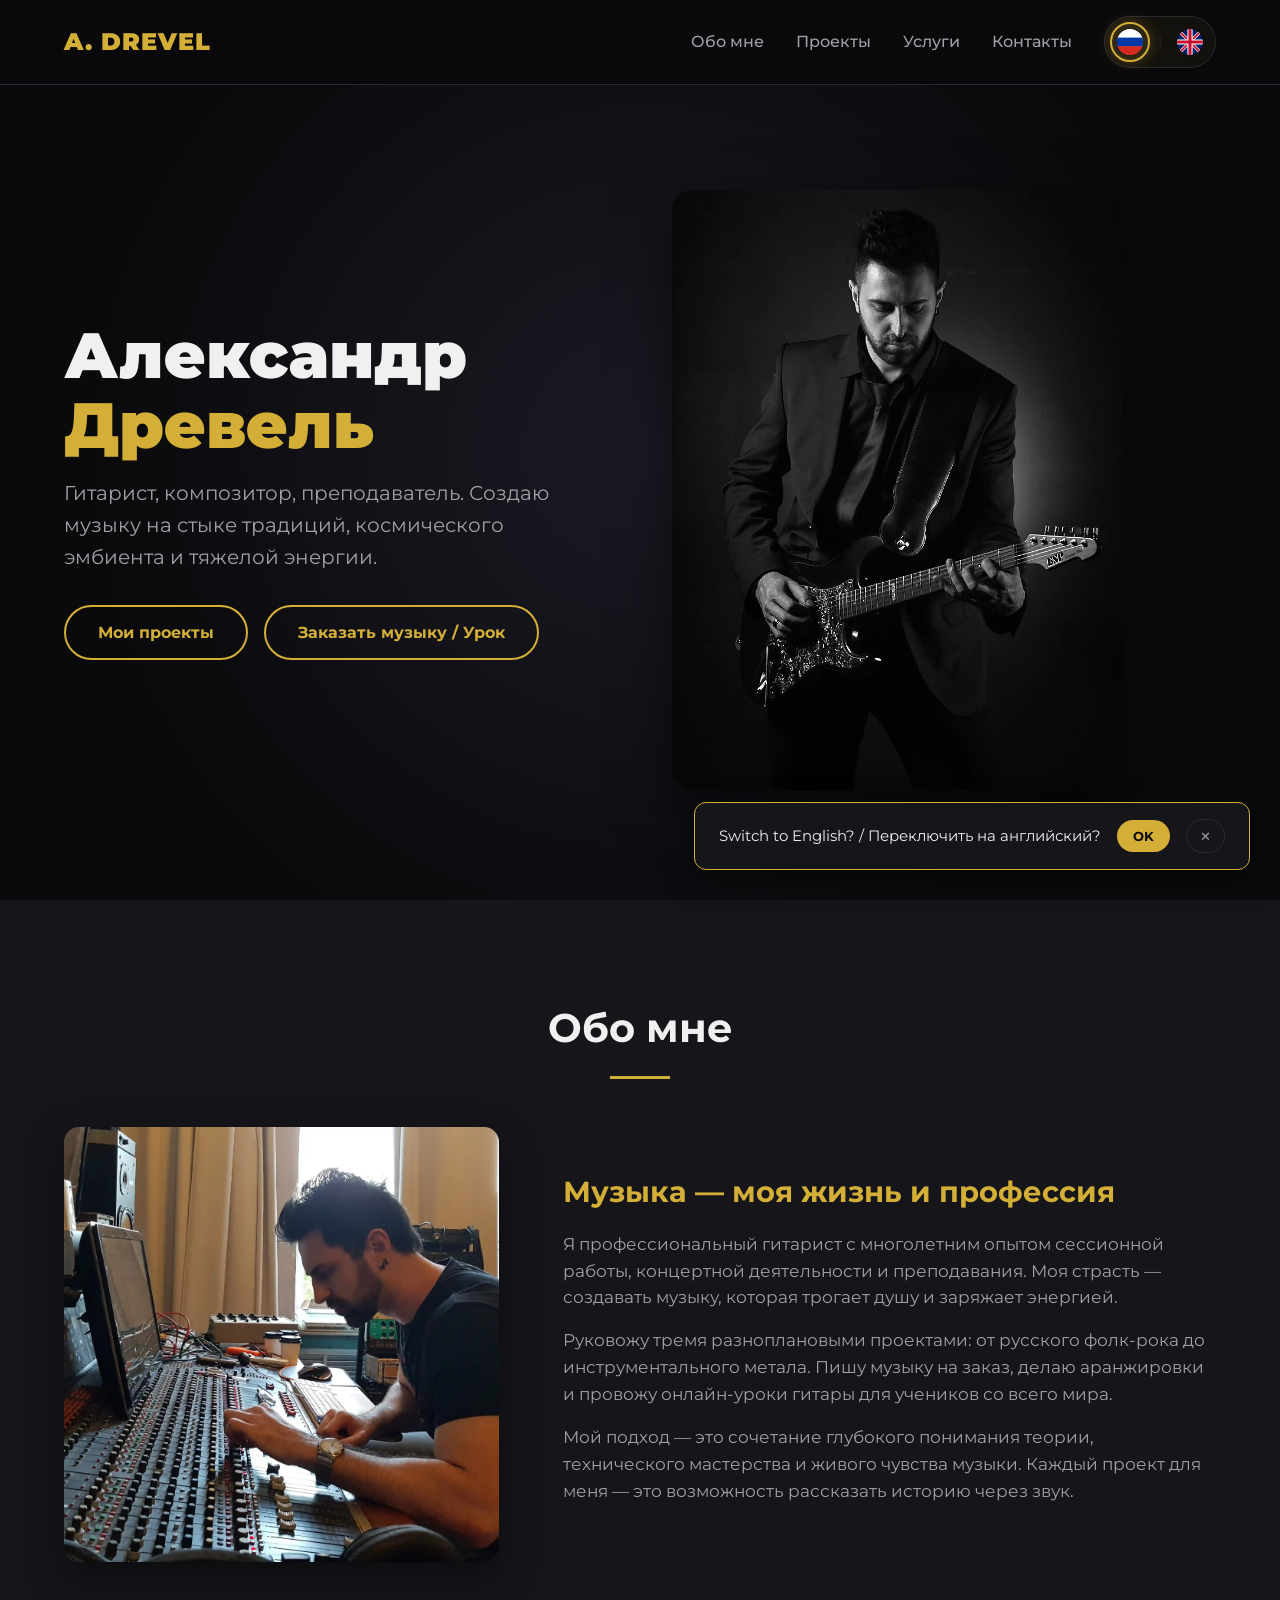
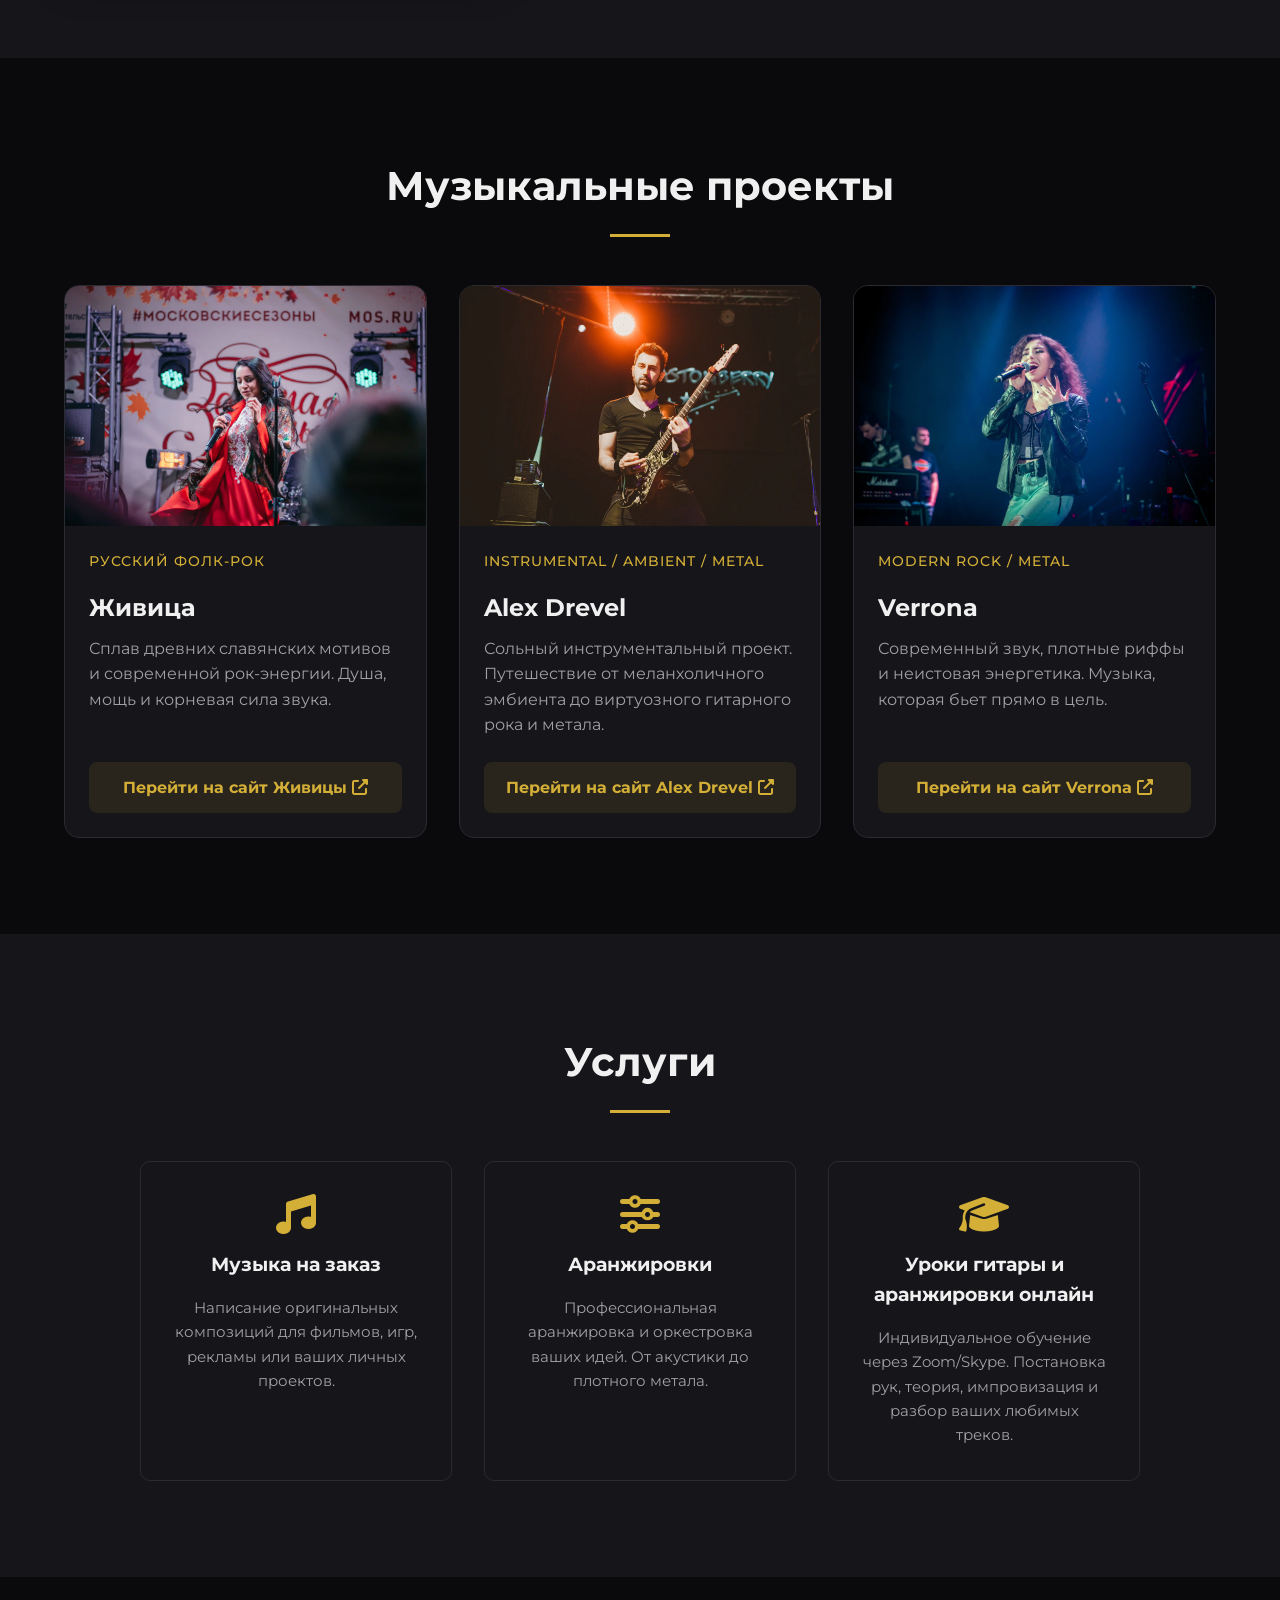
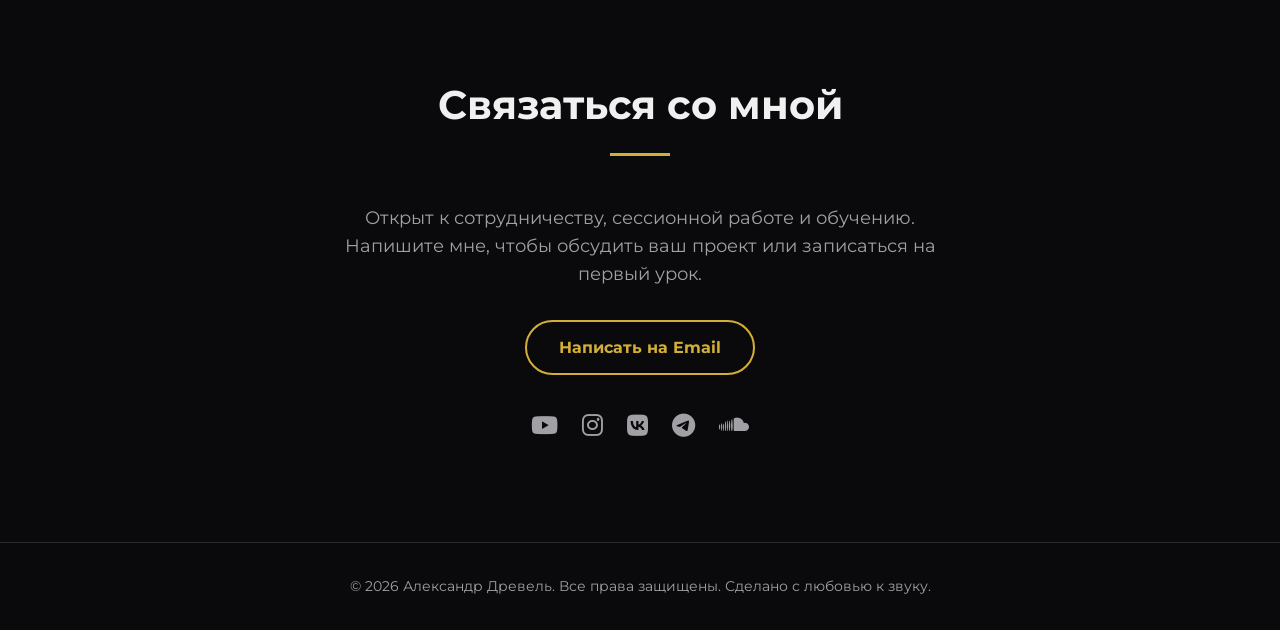
==== commit d1fbe3ea: "Add files via upload" ====
--- a/index.html
+++ b/index.html
@@ -102,7 +102,7 @@
             "@type": "MusicGroup",
 
             "name": "Verrona",
-            "url": "https://verrona.netlify.app",
+            "url": "https://verrona.codeberg.page",
 
             "foundingDate": "2017",
 
@@ -528,12 +528,12 @@
 
             "logo": {
                 "@type": "ImageObject",
-                "url": "https://verrona.netlify.app/img/logo.webp"
+                "url": "https://verrona.codeberg.page/img/logo.webp"
             },
 
             "image": {
                 "@type": "ImageObject",
-                "url": "https://verrona.netlify.app/img/social_cover.webp",
+                "url": "https://verrona.codeberg.page/img/social_cover.webp",
                 "width": 1200,
                 "height": 630
             },
@@ -544,7 +544,7 @@
                 "Alternative"
             ],
 
-            "mainEntityOfPage": "https://verrona.netlify.app/",
+            "mainEntityOfPage": "https://verrona.codeberg.page/",
 
             "sameAs": [
                 "https://vk.com/artist/1125941773546352592",
@@ -1027,7 +1027,7 @@
             "@type": "MusicGroup",
 
             "name": "Alex Drevel",
-            "url": "https://alexdrevel.netlify.app",
+            "url": "https://alexdrevel.codeberg.page",
 
             "foundingDate": "2022",
 
@@ -1057,7 +1057,7 @@
                     "datePublished": "2022-09-14",
                     "image": {
                         "@type": "ImageObject",
-                        "url": "https://alexdrevel.netlify.app/img/music/tlom.webp"
+                        "url": "https://alexdrevel.codeberg.page/img/music/tlom.webp"
 
                     },
 
@@ -1172,7 +1172,7 @@
                     "datePublished": "2025",
                     "image": {
                         "@type": "ImageObject",
-                        "url": "https://alexdrevel.netlify.app/img/music/red_square.webp"
+                        "url": "https://alexdrevel.codeberg.page/img/music/red_square.webp"
 
                     },
 
@@ -1264,7 +1264,7 @@
                     "datePublished": "2025",
                     "image": {
                         "@type": "ImageObject",
-                        "url": "https://alexdrevel.netlify.app/img/music/king_of_hearts.webp"
+                        "url": "https://alexdrevel.codeberg.page/img/music/king_of_hearts.webp"
 
                     },
 
@@ -1378,7 +1378,7 @@
                     "datePublished": "2026",
                     "image": {
                         "@type": "ImageObject",
-                        "url": "https://alexdrevel.netlify.app/img/music/acoustic.webp"
+                        "url": "https://alexdrevel.codeberg.page/img/music/acoustic.webp"
 
                     },
 
@@ -1478,12 +1478,12 @@
 
             "logo": {
                 "@type": "ImageObject",
-                "url": "https://alexdrevel.netlify.app/img/logo.png"
+                "url": "https://alexdrevel.codeberg.page/img/logo.png"
             },
 
             "image": {
                 "@type": "ImageObject",
-                "url": "https://alexdrevel.netlify.app/img/social_cover.webp",
+                "url": "https://alexdrevel.codeberg.page/img/social_cover.webp",
                 "width": 1200,
                 "height": 630
             },
@@ -1495,7 +1495,7 @@
                 "Ambient Guitar"
             ],
 
-            "mainEntityOfPage": "https://alexdrevel.netlify.app/",
+            "mainEntityOfPage": "https://alexdrevel.codeberg.page/",
 
             "sameAs": [
                 "https://vk.com/artist/6606373347487160853",
@@ -1615,7 +1615,7 @@
                     <span class="genre">Русский фолк-рок</span>
                     <h3>Живица</h3>
                     <p>Сплав древних славянских мотивов и современной рок-энергии. Душа, мощь и корневая сила звука.</p>
-                    <a href="https://zhivitsa.netlify.app" target="_blank" class="card-link">Перейти на сайт Живицы <i class="fas fa-external-link-alt"></i></a>
+                    <a href="https://zhivitsa.codeberg.page" target="_blank" class="card-link">Перейти на сайт Живицы <i class="fas fa-external-link-alt"></i></a>
                 </div>
             </div>
 
@@ -1627,7 +1627,7 @@
                     <span class="genre">Instrumental / Ambient / Metal</span>
                     <h3>Alex Drevel</h3>
                     <p>Сольный инструментальный проект. Путешествие от меланхоличного эмбиента до виртуозного гитарного рока и метала.</p>
-                    <a href="https://alexdrevel.netlify.app" target="_blank" class="card-link">Перейти на сайт Alex Drevel <i class="fas fa-external-link-alt"></i></a>
+                    <a href="https://alexdrevel.codeberg.page" target="_blank" class="card-link">Перейти на сайт Alex Drevel <i class="fas fa-external-link-alt"></i></a>
                 </div>
             </div>
 
@@ -1639,7 +1639,7 @@
                     <span class="genre">Modern Rock / Metal</span>
                     <h3>Verrona</h3>
                     <p>Современный звук, плотные риффы и неистовая энергетика. Музыка, которая бьет прямо в цель.</p>
-                    <a href="https://verrona.netlify.app" target="_blank" class="card-link">Перейти на сайт Verrona <i class="fas fa-external-link-alt"></i></a>
+                    <a href="https://verrona.codeberg.page" target="_blank" class="card-link">Перейти на сайт Verrona <i class="fas fa-external-link-alt"></i></a>
                 </div>
             </div>
 
--- a/css/style.css
+++ b/css/style.css
@@ -0,0 +1,629 @@
+:root {
+    --bg-dark: #0a0a0c;
+    --bg-card: #15151a;
+    --text-main: #f0f0f0;
+    --text-muted: #a0a0a5;
+    --accent: #d4af37;
+    --accent-hover: #f3d56b;
+    --border: #2a2a30;
+}
+
+* {
+    margin: 0;
+    padding: 0;
+    box-sizing: border-box;
+}
+
+html {
+    scroll-behavior: smooth;
+}
+
+body {
+    font-family: 'Montserrat', sans-serif;
+    background-color: var(--bg-dark);
+    color: var(--text-main);
+    line-height: 1.6;
+    overflow-x: hidden;
+}
+
+/* --- HEADER --- */
+header {
+    position: fixed;
+    top: 0;
+    width: 100%;
+    z-index: 1000;
+    background: rgba(10, 10, 12, 0.85);
+    backdrop-filter: blur(10px);
+    border-bottom: 1px solid var(--border);
+    padding: 1rem 5%;
+    display: flex;
+    justify-content: space-between;
+    align-items: center;
+}
+
+header.scrolled {
+    box-shadow: 0 5px 20px rgba(0, 0, 0, 0.5);
+    border-bottom-color: var(--accent);
+}
+
+.logo {
+    font-weight: 900;
+    font-size: 1.5rem;
+    color: var(--accent);
+    text-decoration: none;
+    letter-spacing: 1px;
+}
+
+.header-right {
+    display: flex;
+    align-items: center;
+    gap: 2rem;
+}
+
+nav ul {
+    display: flex;
+    gap: 2rem;
+    list-style: none;
+}
+
+nav a {
+    color: var(--text-muted);
+    text-decoration: none;
+    font-weight: 500;
+    transition: 0.3s;
+}
+
+nav a:hover {
+    color: var(--accent);
+}
+
+/* --- LANGUAGE SWITCHER WITH FLAGS --- */
+.lang-switcher {
+    display: flex;
+    align-items: center;
+    gap: 0.3rem;
+    background: rgba(212, 175, 55, 0.05);
+    border: 1px solid var(--border);
+    border-radius: 50px;
+    padding: 0.3rem;
+    transition: 0.3s;
+}
+
+.lang-switcher:hover {
+    border-color: var(--accent);
+}
+
+.lang-btn {
+    display: flex;
+    align-items: center;
+    justify-content: center;
+    width: 40px;
+    height: 40px;
+    border-radius: 50%;
+    text-decoration: none;
+    font-size: 1.4rem;
+    line-height: 1;
+    transition: 0.3s;
+    cursor: pointer;
+    border: 2px solid transparent;
+    background: transparent;
+    position: relative;
+}
+
+.lang-btn:hover {
+    transform: scale(1.15);
+    background: rgba(212, 175, 55, 0.1);
+}
+
+.lang-btn.active {
+    background: rgba(212, 175, 55, 0.15);
+    border-color: var(--accent);
+    box-shadow: 0 0 15px rgba(212, 175, 55, 0.3);
+}
+
+.flag-svg {
+    width: 26px;
+    height: 26px;
+    border-radius: 50%;
+    overflow: hidden;
+    box-shadow: 0 1px 3px rgba(0, 0, 0, 0.3);
+    display: block;
+}
+
+.lang-divider {
+    color: var(--border);
+    font-size: 0.9rem;
+    user-select: none;
+    margin: 0 0.2rem;
+}
+
+.burger {
+    display: none;
+    font-size: 1.5rem;
+    cursor: pointer;
+    color: var(--text-main);
+}
+
+nav,
+.lang-switcher {
+    opacity: 0;
+    transform: translateY(15px);
+    animation: fadeSlideUp 0.6s ease-out forwards;
+}
+
+nav {
+    animation-delay: 0.15s;
+}
+
+.lang-switcher {
+    animation-delay: 0.3s;
+}
+
+@keyframes fadeSlideUp {
+    to {
+        opacity: 1;
+        transform: translateY(0);
+    }
+}
+
+/* --- HERO --- */
+.hero {
+    min-height: 100vh;
+    display: flex;
+    align-items: center;
+    padding: 0 5%;
+    padding-top: 80px;
+    background: radial-gradient(circle at center, #1a1a24 0%, var(--bg-dark) 70%);
+}
+
+.hero-content {
+    display: grid;
+    grid-template-columns: 1fr 1fr;
+    gap: 4rem;
+    max-width: 1400px;
+    margin: 0 auto;
+    width: 100%;
+    align-items: center;
+}
+
+.hero-text h1 {
+    font-size: clamp(2.5rem, 5vw, 4rem);
+    font-weight: 900;
+    margin-bottom: 1rem;
+    line-height: 1.1;
+    opacity: 0;
+    filter: blur(10px);
+    animation: blurFade 1s ease-out forwards;
+}
+
+@keyframes blurFade {
+    to {
+        opacity: 1;
+        filter: blur(0);
+    }
+}
+
+.hero-text h1 span {
+    color: var(--accent);
+}
+
+.hero-text p {
+    font-size: 1.25rem;
+    color: var(--text-muted);
+    margin-bottom: 2rem;
+}
+
+.hero-image {
+    position: relative;
+    border-radius: 20px;
+    overflow: hidden;
+    aspect-ratio: 3/4;
+    max-height: 600px;
+    box-shadow: 0 20px 60px rgba(0, 0, 0, 0.5);
+}
+
+.hero-image img {
+    width: 100%;
+    height: 100%;
+    object-fit: cover;
+    transition: transform 0.6s ease;
+}
+
+.hero-image:hover img {
+    transform: scale(1.03);
+}
+
+.btn {
+    display: inline-block;
+    padding: 0.8rem 2rem;
+    border-radius: 50px;
+    text-decoration: none;
+    font-weight: 700;
+    transition: 0.3s;
+    border: 2px solid var(--accent);
+    color: var(--accent);
+}
+
+.btn:hover {
+    background: var(--accent);
+    color: var(--bg-dark);
+    box-shadow: 0 0 20px rgba(212, 175, 55, 0.4);
+}
+
+.btn:focus-visible,
+.lang-btn:focus-visible,
+.card-link:focus-visible {
+    outline: 2px solid var(--accent);
+    outline-offset: 3px;
+}
+
+.btn-group {
+    display: flex;
+    gap: 1rem;
+    flex-wrap: wrap;
+}
+
+/* --- SECTIONS GENERAL --- */
+section {
+    padding: 6rem 5%;
+}
+
+.section-title {
+    text-align: center;
+    font-size: 2.5rem;
+    margin-bottom: 3rem;
+    font-weight: 700;
+}
+
+.section-title::after {
+    content: '';
+    display: block;
+    width: 60px;
+    height: 3px;
+    background: var(--accent);
+    margin: 1rem auto 0;
+}
+
+/* --- ABOUT --- */
+.about {
+    background: var(--bg-card);
+}
+
+.about-content {
+    display: grid;
+    grid-template-columns: 1fr 1.5fr;
+    gap: 4rem;
+    max-width: 1200px;
+    margin: 0 auto;
+    align-items: center;
+}
+
+.about-image {
+    border-radius: 15px;
+    overflow: hidden;
+    aspect-ratio: 1;
+    box-shadow: 0 15px 40px rgba(0, 0, 0, 0.4);
+}
+
+.about-image img {
+    width: 100%;
+    height: 100%;
+    object-fit: cover;
+}
+
+.about-text h3 {
+    font-size: 1.8rem;
+    margin-bottom: 1rem;
+    color: var(--accent);
+}
+
+.about-text p {
+    color: var(--text-muted);
+    margin-bottom: 1rem;
+    font-size: 1.05rem;
+}
+
+/* --- PROJECTS --- */
+.projects-grid {
+    display: grid;
+    grid-template-columns: repeat(auto-fit, minmax(320px, 1fr));
+    gap: 2rem;
+    max-width: 1200px;
+    margin: 0 auto;
+}
+
+.project-card {
+    background: var(--bg-card);
+    border: 1px solid var(--border);
+    border-radius: 15px;
+    overflow: hidden;
+    transition: 0.4s;
+    display: flex;
+    flex-direction: column;
+}
+
+.project-card:hover {
+    transform: translateY(-10px);
+    border-color: var(--accent);
+    box-shadow: 0 10px 30px rgba(0, 0, 0, 0.5);
+}
+
+.card-img {
+    height: 240px;
+    overflow: hidden;
+    position: relative;
+}
+
+.card-img img {
+    width: 100%;
+    height: 100%;
+    object-fit: cover;
+    transition: 0.4s;
+}
+
+.project-card:hover .card-img img {
+    transform: scale(1.05);
+}
+
+.card-content {
+    padding: 1.5rem;
+    flex-grow: 1;
+    display: flex;
+    flex-direction: column;
+}
+
+.card-content h3 {
+    font-size: 1.5rem;
+    margin-bottom: 0.5rem;
+}
+
+.card-content .genre {
+    color: var(--accent);
+    font-size: 0.9rem;
+    font-weight: 500;
+    margin-bottom: 1rem;
+    text-transform: uppercase;
+    letter-spacing: 1px;
+}
+
+.card-content p {
+    color: var(--text-muted);
+    margin-bottom: 1.5rem;
+    flex-grow: 1;
+}
+
+.card-link {
+    text-align: center;
+    padding: 0.8rem;
+    background: rgba(212, 175, 55, 0.1);
+    color: var(--accent);
+    text-decoration: none;
+    border-radius: 8px;
+    font-weight: 700;
+    transition: 0.3s;
+}
+
+.card-link:hover {
+    background: var(--accent);
+    color: var(--bg-dark);
+}
+
+/* --- SERVICES --- */
+.services {
+    background: var(--bg-card);
+}
+
+.services-grid {
+    display: grid;
+    grid-template-columns: repeat(auto-fit, minmax(250px, 1fr));
+    gap: 2rem;
+    max-width: 1000px;
+    margin: 0 auto;
+}
+
+.service-item {
+    text-align: center;
+    padding: 2rem;
+    border: 1px solid var(--border);
+    border-radius: 10px;
+    transition: 0.3s;
+}
+
+.service-item:hover {
+    border-color: var(--accent);
+}
+
+.service-item i {
+    font-size: 2.5rem;
+    color: var(--accent);
+    margin-bottom: 1rem;
+}
+
+.service-item h3 {
+    margin-bottom: 1rem;
+}
+
+.service-item p {
+    color: var(--text-muted);
+    font-size: 0.95rem;
+}
+
+/* --- CONTACT --- */
+.contact-content {
+    max-width: 600px;
+    margin: 0 auto;
+    text-align: center;
+}
+
+.contact-content p {
+    color: var(--text-muted);
+    margin-bottom: 2rem;
+    font-size: 1.1rem;
+}
+
+.socials {
+    display: flex;
+    justify-content: center;
+    gap: 1.5rem;
+    margin-top: 2rem;
+}
+
+.socials a {
+    font-size: 1.5rem;
+    color: var(--text-muted);
+    transition: 0.3s;
+}
+
+.socials a:hover {
+    color: var(--accent);
+    transform: scale(1.2);
+}
+
+/* --- FOOTER --- */
+footer {
+    text-align: center;
+    padding: 2rem;
+    border-top: 1px solid var(--border);
+    color: var(--text-muted);
+    font-size: 0.9rem;
+}
+
+/* --- PLACEHOLDER STYLES --- */
+.placeholder-img {
+    background: linear-gradient(135deg, #1a1a24 0%, #2a2a30 100%);
+    display: flex;
+    flex-direction: column;
+    align-items: center;
+    justify-content: center;
+    color: var(--text-muted);
+    text-align: center;
+    padding: 1rem;
+    width: 100%;
+    height: 100%;
+}
+
+.placeholder-img i {
+    font-size: 3rem;
+    margin-bottom: 1rem;
+    color: var(--accent);
+    opacity: 0.5;
+}
+
+.placeholder-img span {
+    font-size: 0.9rem;
+    font-weight: 500;
+}
+
+.placeholder-img small {
+    font-size: 0.75rem;
+    opacity: 0.7;
+    margin-top: 0.5rem;
+}
+
+/* --- MOBILE --- */
+@media (max-width: 968px) {
+    .hero-content {
+        grid-template-columns: 1fr;
+        text-align: center;
+    }
+
+    .hero-image {
+        max-width: 400px;
+        margin: 0 auto;
+    }
+
+    .btn-group {
+        justify-content: center;
+    }
+
+    .about-content {
+        grid-template-columns: 1fr;
+    }
+
+    .about-image {
+        max-width: 400px;
+        margin: 0 auto;
+    }
+}
+
+@media (max-width: 768px) {
+    .header-right {
+        gap: 1rem;
+    }
+
+    nav ul {
+        position: absolute;
+        top: calc(100% + 38px);
+        left: 50%;
+        transform: translateX(-50%);
+        width: 140px;
+        background: #0a0a0c;
+        flex-direction: column;
+        align-items: center;
+        padding: 2rem 0;
+        gap: 1.5rem;
+        display: none;
+        border-top: 2px solid var(--accent);
+        box-shadow: 0 15px 40px rgba(0, 0, 0, 0.8);
+        opacity: 0;
+        transform: translateY(-10px);
+        transition: opacity 0.3s ease, transform 0.3s ease;
+    }
+
+    nav ul.active {
+        display: flex;
+        opacity: 1;
+        transform: translateY(0);
+    }
+
+    .burger {
+        display: block;
+    }
+
+    nav ul li a {
+        font-size: 1.1rem;
+        padding: 0.6rem 1.5rem;
+        border-radius: 8px;
+        transition: all 0.3s;
+        display: block;
+    }
+
+    nav ul li a:hover,
+    nav ul li a:focus {
+        background: rgba(212, 175, 55, 0.15);
+        color: var(--accent);
+    }
+
+    .lang-switcher {
+        padding: 0.25rem;
+    }
+
+    .lang-btn {
+        width: 36px;
+        height: 36px;
+        font-size: 1.2rem;
+    }
+}
+
+@media (max-width: 480px) {
+    .logo {
+        font-size: 1.2rem;
+    }
+
+    nav ul {
+        gap: 1rem;
+        padding: 1.5rem 0;
+    }
+}
+
+@media (prefers-reduced-motion: reduce) {
+
+    *,
+    *::before,
+    *::after {
+        animation-duration: 0.01ms !important;
+        animation-iteration-count: 1 !important;
+        transition-duration: 0.01ms !important;
+        scroll-behavior: auto !important;
+    }
+}
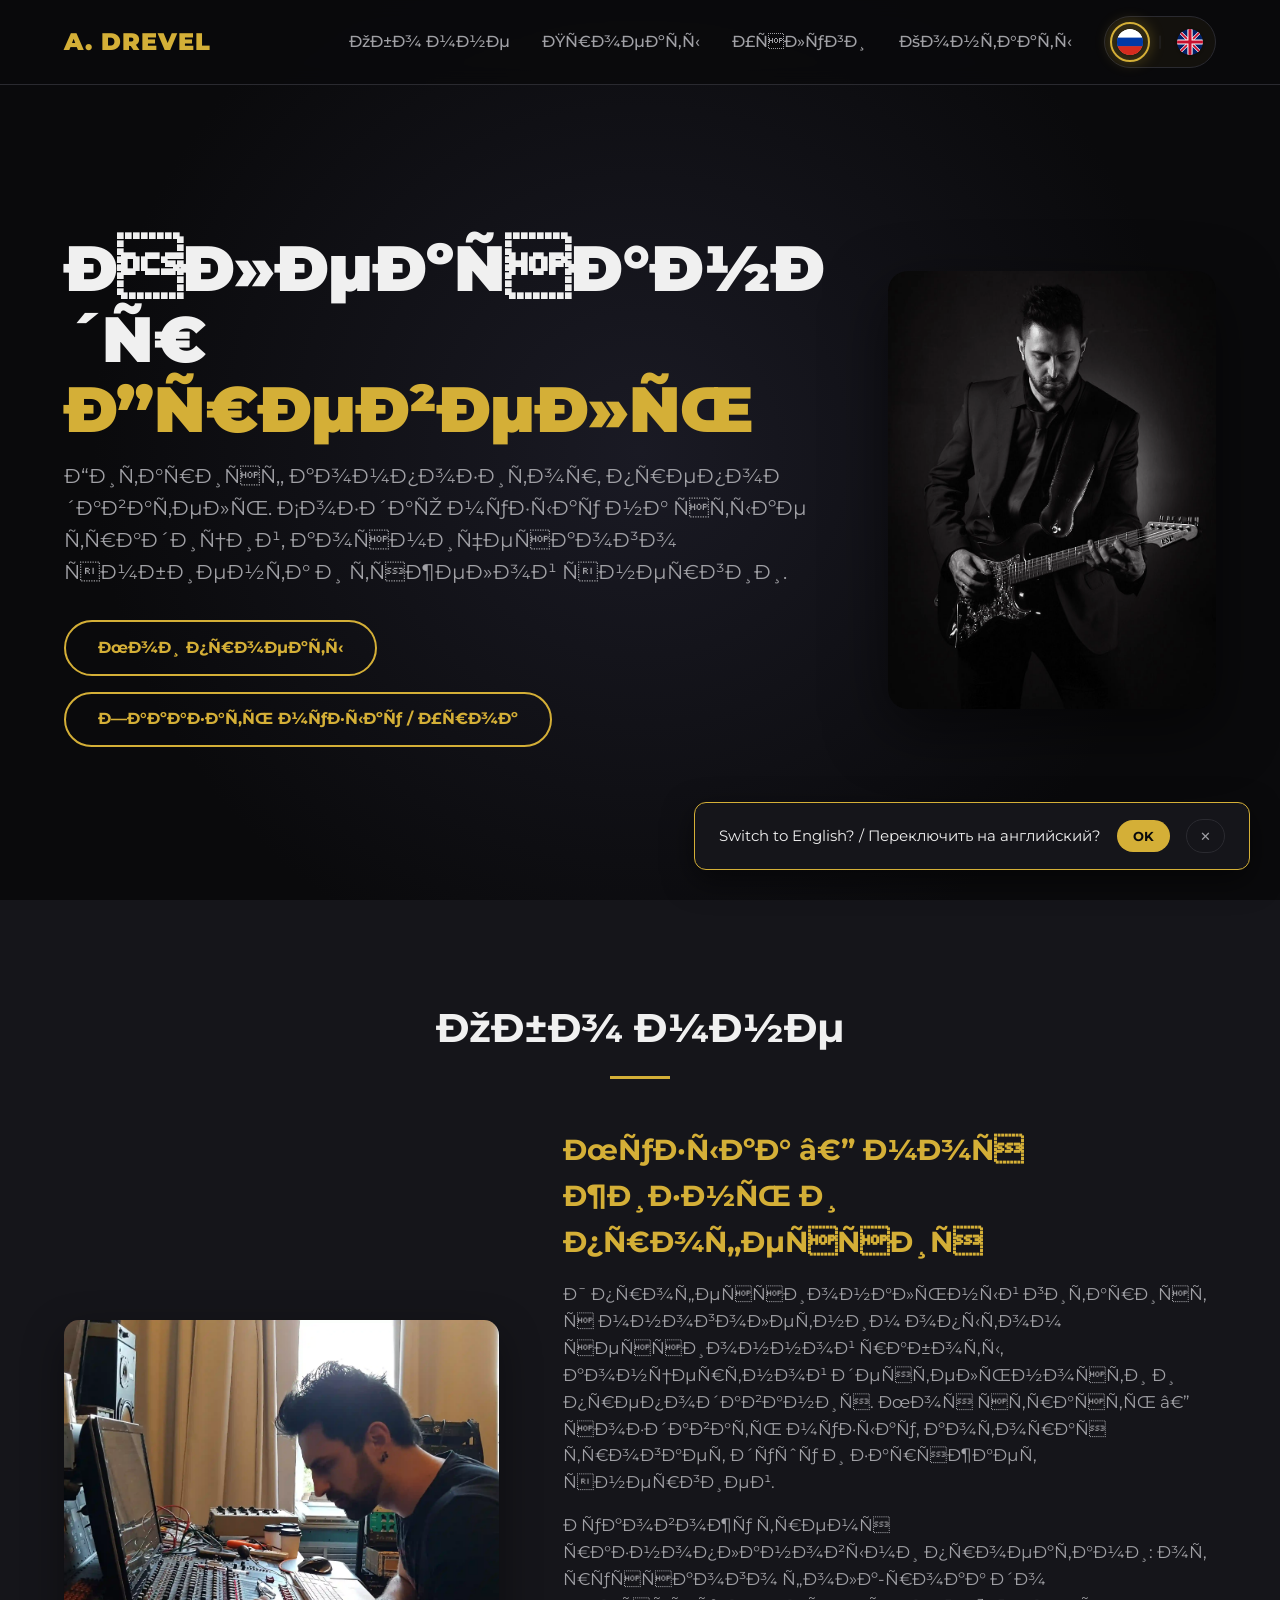
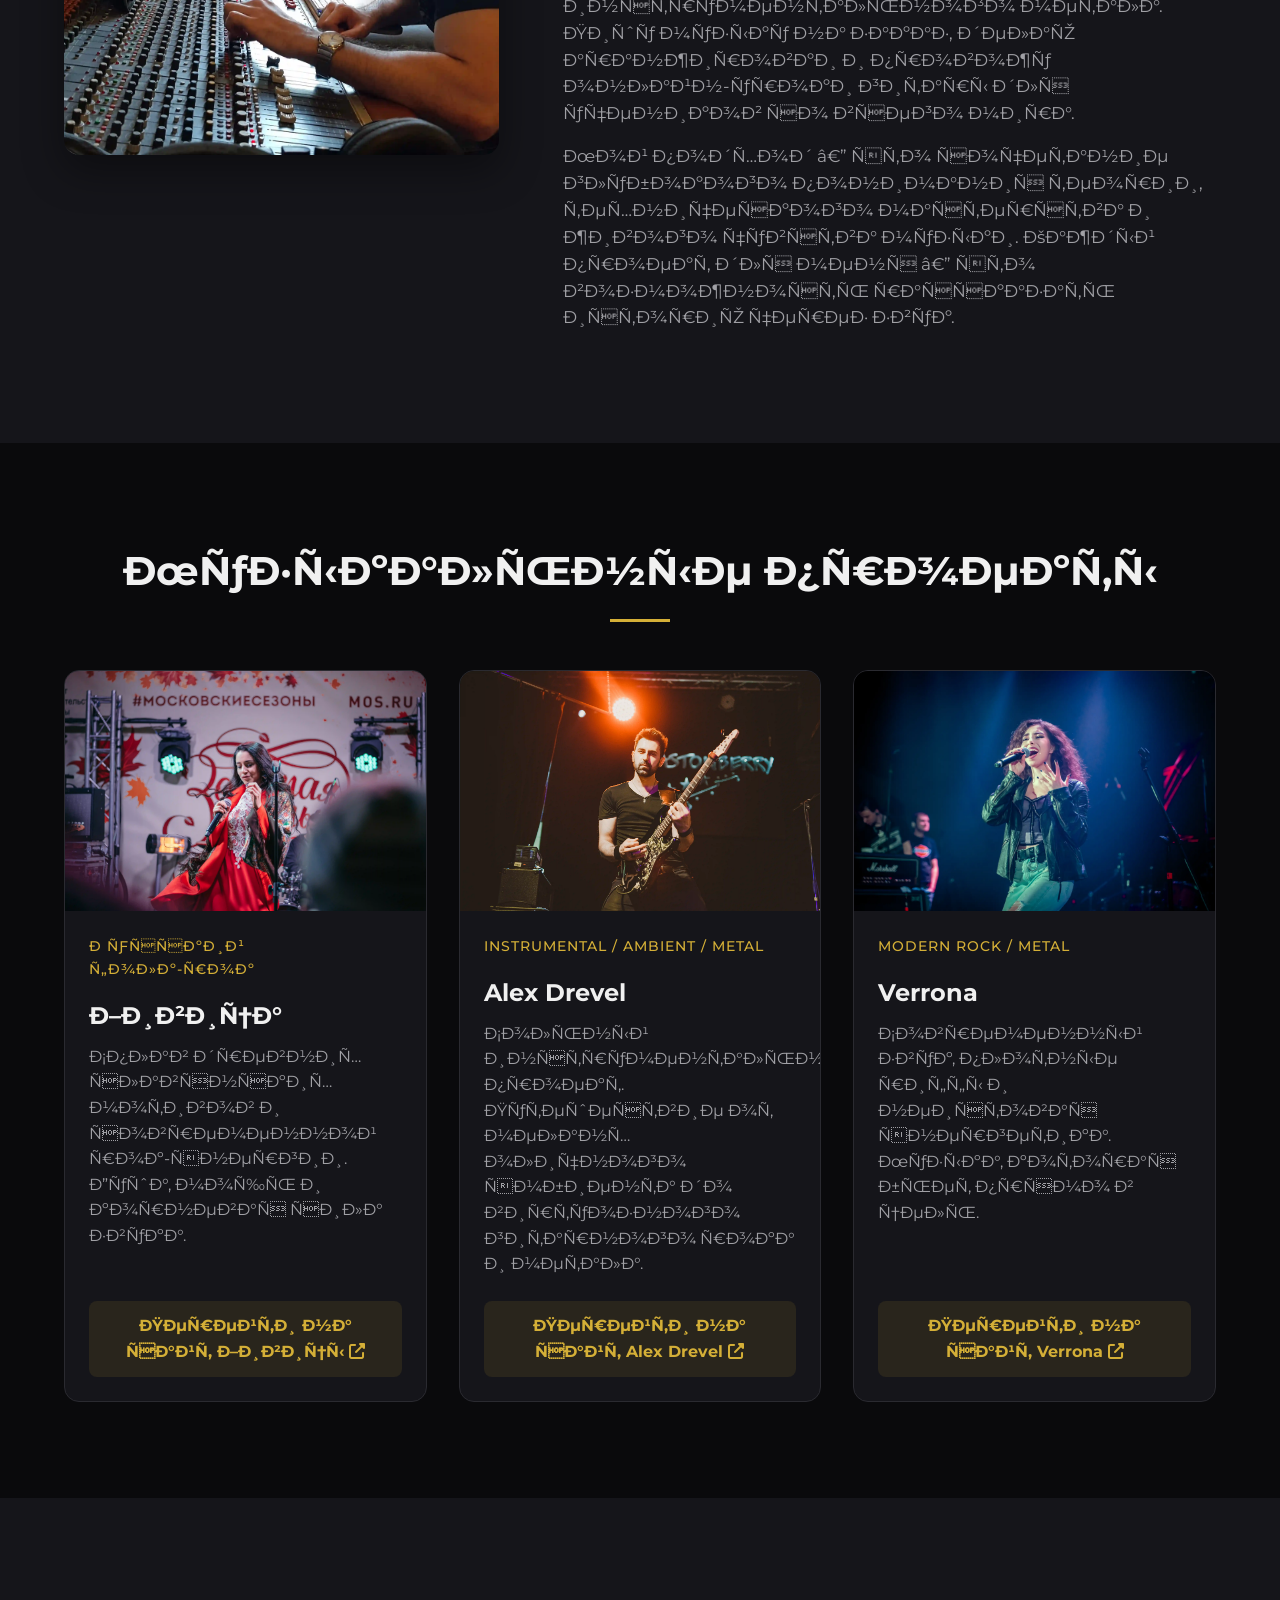
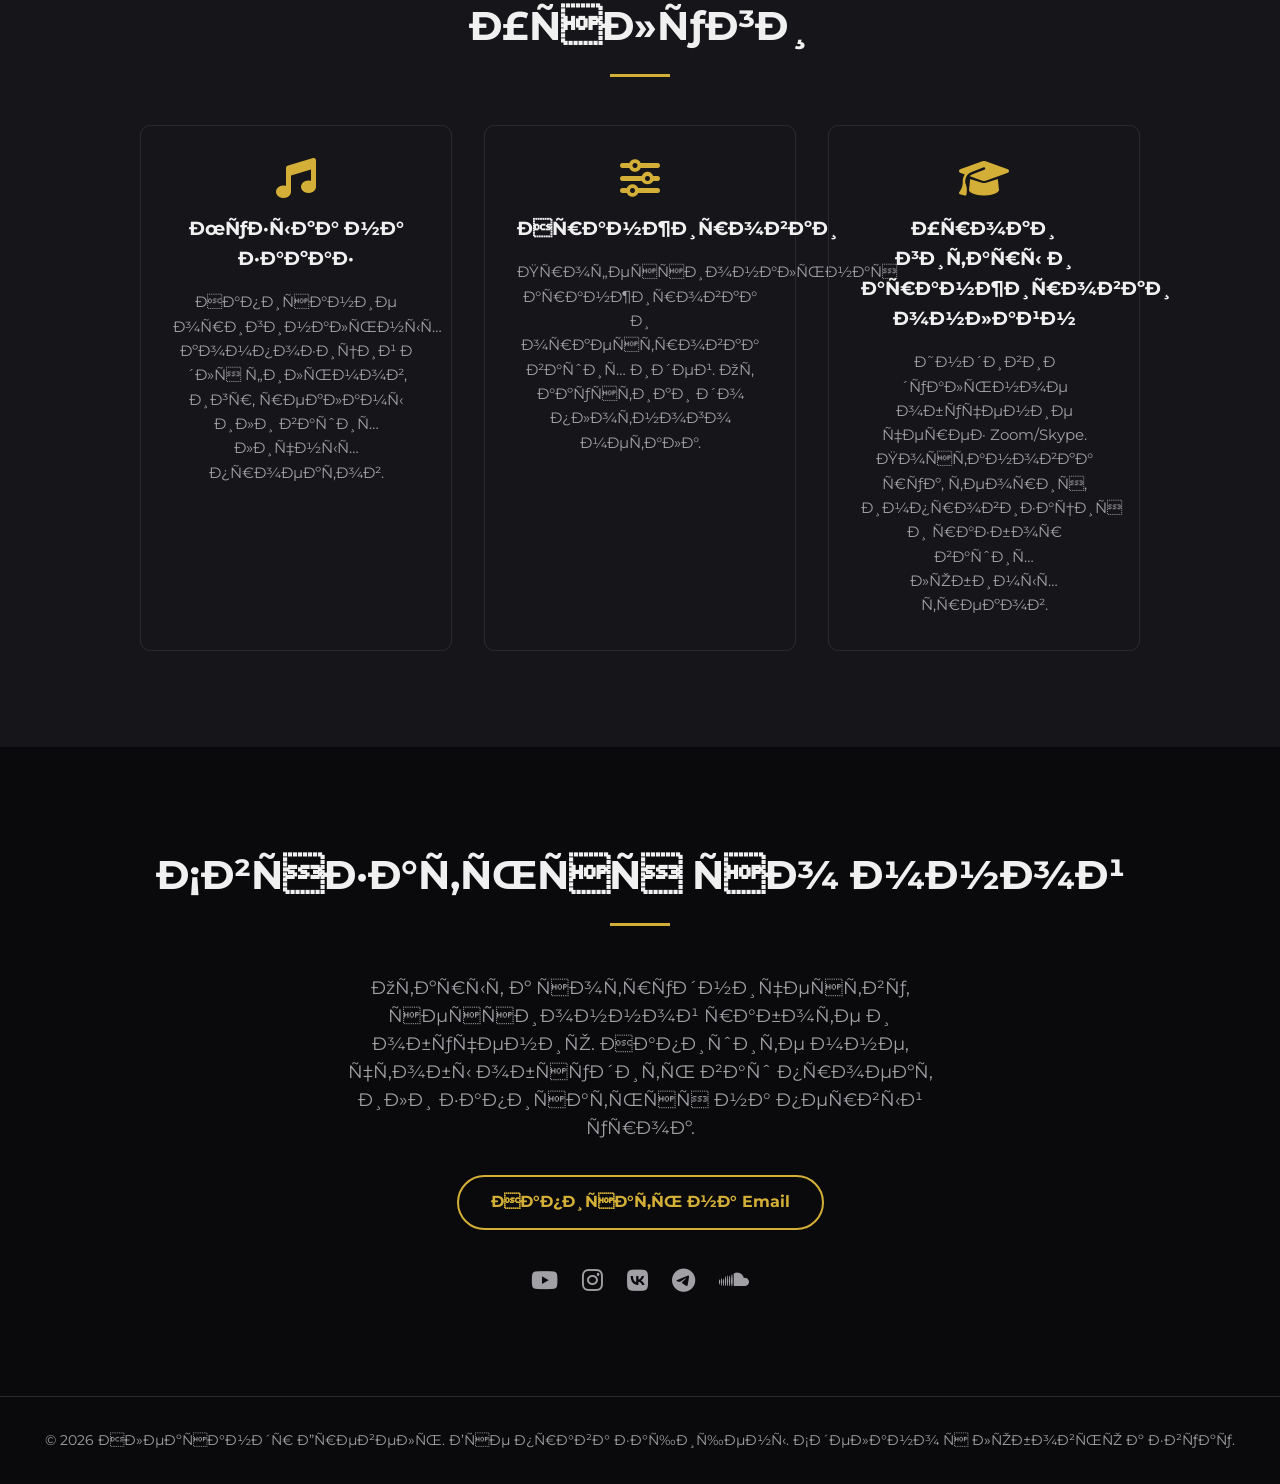
==== commit a4904767: "Update index.html" ====
--- a/index.html
+++ b/index.html
@@ -2,6 +2,29 @@
 <html lang="ru">
 
 <head>
+    <!-- Google tag (gtag.js) -->
+<script async src="https://www.googletagmanager.com/gtag/js?id=G-Z2ZT39YNPB"></script>
+<script>
+  window.dataLayer = window.dataLayer || [];
+  function gtag(){dataLayer.push(arguments);}
+  gtag('js', new Date());
+
+  gtag('config', 'G-Z2ZT39YNPB');
+</script>
+
+    <!-- Yandex.Metrika counter -->
+<script type="text/javascript">
+    (function(m,e,t,r,i,k,a){
+        m[i]=m[i]||function(){(m[i].a=m[i].a||[]).push(arguments)};
+        m[i].l=1*new Date();
+        for (var j = 0; j < document.scripts.length; j++) {if (document.scripts[j].src === r) { return; }}
+        k=e.createElement(t),a=e.getElementsByTagName(t)[0],k.async=1,k.src=r,a.parentNode.insertBefore(k,a)
+    })(window, document,'script','https://mc.yandex.ru/metrika/tag.js?id=111252463', 'ym');
+
+    ym(111252463, 'init', {ssr:true, webvisor:true, clickmap:true, ecommerce:"dataLayer", referrer: document.referrer, url: location.href, accurateTrackBounce:true, trackLinks:true});
+</script>
+<noscript><div><img src="https://mc.yandex.ru/watch/111252463" style="position:absolute; left:-9999px;" alt="" /></div></noscript>
+
     <meta charset="UTF-8">
     <meta name="viewport" content="width=device-width, initial-scale=1.0">
     <meta name="robots" content="index, follow, max-image-preview:large">
@@ -59,7 +82,7 @@
                     "sameAs": [
                         "https://www.youtube.com/@alexdrevelmusic",
                         "https://instagram.com/alexdrevelmusic",
-                        "https://vk.com/alexdrevelclub",
+                        "https://vk.ru/alexdrevelclub",
                         "https://t.me/alexdrevelmusic",
                         "https://soundcloud.com/alexander-drevel"
                     ]
@@ -229,7 +252,7 @@
 
                     "sameAs": [
                         "https://music.yandex.ru/album/8644806",
-                        "https://vk.com/music/album/-2000364182_5364182_98790bb657b7988d27",
+                        "https://vk.ru/music/album/-2000364182_5364182_98790bb657b7988d27",
                         "https://music.apple.com/us/album/in-deep/1478871938",
                         "https://www.youtube.com/playlist?list=OLAK5uy_kdMpTI-XTgnSuBNPhRC2HSesHBObjsBcE",
                         "https://open.spotify.com/album/0Ru4EEttbrjYVi6ZOFPHfv",
@@ -269,7 +292,7 @@
 
                     "sameAs": [
                         "https://music.yandex.ru/album/10565634",
-                        "https://vk.com/music/album/-2000981070_7981070_5feac075adde68511c",
+                        "https://vk.ru/music/album/-2000981070_7981070_5feac075adde68511c",
                         "https://music.apple.com/us/album/паразит-single/1521935700",
                         "https://www.youtube.com/watch?v=nP2viWbtZgw&list=RDnP2viWbtZgw&start_radio=1",
                         "https://open.spotify.com/album/17AAMJ8fEtrImb9BpIjeMS"
@@ -306,7 +329,7 @@
 
                     "sameAs": [
                         "https://music.yandex.ru/album/11583635",
-                        "https://vk.com/music/album/-2000222791_8222791_c8fc6475554f7d4ba4",
+                        "https://vk.ru/music/album/-2000222791_8222791_c8fc6475554f7d4ba4",
                         "https://music.apple.com/us/album/танец-под-дождём-single/1525197291",
                         "https://www.youtube.com/watch?v=M-sOfhyTvOM&list=RDM-sOfhyTvOM&start_radio=1",
                         "https://open.spotify.com/album/6xeomcOFpnOeOLR16VaMRF"
@@ -344,7 +367,7 @@
 
                     "sameAs": [
                         "https://music.yandex.ru/album/12656053",
-                        "https://vk.com/music/album/-2000281266_9281266_487998c0116a116c2a",
+                        "https://vk.ru/music/album/-2000281266_9281266_487998c0116a116c2a",
                         "https://music.apple.com/us/album/шипы-single/1538475339",
                         "https://www.youtube.com/watch?v=VANVOhlwIfw&list=RDVANVOhlwIfw&start_radio=1",
                         "https://open.spotify.com/album/5P2PhHfVzSSolDQ1AN1XrD"
@@ -382,7 +405,7 @@
 
                     "sameAs": [
                         "https://music.yandex.ru/album/23888789",
-                        "https://vk.com/music/album/-2000614362_16614362_8b6888f1e2f7a54786",
+                        "https://vk.ru/music/album/-2000614362_16614362_8b6888f1e2f7a54786",
                         "https://music.apple.com/ru/album/любовь-без-прелюдий-single/1652404010",
                         "https://music.youtube.com/playlist?list=OLAK5uy_mqXPPD4W-5L-OROmSEtViQJYiXeTf8m6c",
                         "https://open.spotify.com/album/5d36qCWlGeGpj1LYgj0KbA"
@@ -419,7 +442,7 @@
 
                     "sameAs": [
                         "https://music.yandex.ru/album/25053905",
-                        "https://vk.com/music/album/-2000446923_17446923_28c2962d504e9f9477",
+                        "https://vk.ru/music/album/-2000446923_17446923_28c2962d504e9f9477",
                         "https://music.apple.com/us/album/паранойя-single/1681223843",
                         "https://www.youtube.com/watch?v=-ZHNSKj-hqs&list=RD-ZHNSKj-hqs&start_radio=1",
                         "https://open.spotify.com/album/0NYPJKRrfW8c1LftnPf2LF"
@@ -456,7 +479,7 @@
 
                     "sameAs": [
                         "https://music.yandex.ru/album/31198247",
-                        "https://vk.com/music/album/-2000824137_20824137_e31accb2f2a13795dd",
+                        "https://vk.ru/music/album/-2000824137_20824137_e31accb2f2a13795dd",
                         "https://music.apple.com/us/album/одиночество-single/1746063606",
                         "https://www.youtube.com/watch?v=TRPHKf3_Tao&list=RDTRPHKf3_Tao&start_radio=1",
                         "https://open.spotify.com/album/6s6aBRzeSXYHiftH87k0Ty",
@@ -503,7 +526,7 @@
 
                     "sameAs": [
                         "https://music.yandex.ru/album/38226128",
-                        "https://vk.com/music/album/-2000257037_25257037_283964561c7bb2bd97",
+                        "https://vk.ru/music/album/-2000257037_25257037_283964561c7bb2bd97",
                         "https://play.anghami.com/album/1074680193?refer=featurefm",
                         "https://geo.music.apple.com/us/album/берега-single/1839879702?app=itunes&ls=1",
                         "https://www.tidal.com/album/460632453",
@@ -547,7 +570,7 @@
             "mainEntityOfPage": "https://verrona.codeberg.page/",
 
             "sameAs": [
-                "https://vk.com/artist/1125941773546352592",
+                "https://vk.ru/artist/1125941773546352592",
                 "https://www.youtube.com/@verronamusic",
                 "https://music.yandex.ru/artist/4239261",
                 "https://open.spotify.com/artist/1h6qh7RYEoN9R3uheAf0XN?si=jtu0jki2Sz66ht8Evk626A",
@@ -725,7 +748,7 @@
 
                     "sameAs": [
                         "https://music.yandex.ru/album/30916356",
-                        "https://vk.com/music/album/-2000681487_20681487_eeb1bcc4ac6b085784",
+                        "https://vk.ru/music/album/-2000681487_20681487_eeb1bcc4ac6b085784",
                         "https://play.anghami.com/album/5573020?refer=featurefm",
                         "https://geo.music.apple.com/au/album/миру-мир/1743188457?app=itunes&ls=1",
                         "https://geo.music.apple.com/au/album/миру-мир/1743188457?app=music&ls=1",
@@ -820,7 +843,7 @@
 
                     "sameAs": [
                         "https://music.yandex.ru/album/37724327",
-                        "https://vk.com/music/album/-2000907308_24907308_37b66a61ed22defab6",
+                        "https://vk.ru/music/album/-2000907308_24907308_37b66a61ed22defab6",
                         "https://play.anghami.com/album/1072786998?refer=featurefm",
                         "https://geo.music.apple.com/us/album/из-россии-с-любовью/1831695270?app=music&ls=1",
                         "https://www.tidal.com/album/452699111",
@@ -971,7 +994,7 @@
 
                     "sameAs": [
                         "https://music.yandex.ru/album/40785133",
-                        "https://vk.com/music/album/-2000817386_26817386_f67dc64e89847cb3ac",
+                        "https://vk.ru/music/album/-2000817386_26817386_f67dc64e89847cb3ac",
                         "https://play.anghami.com/album/1084427215?refer=featurefm",
                         "https://geo.music.apple.com/us/album/акустика/1878706409?app=music&ls=1",
                         "https://www.tidal.com/album/500724138",
@@ -1013,7 +1036,7 @@
             "mainEntityOfPage": "https://zhivitsa.github.io/",
 
             "sameAs": [
-                "https://vk.com/artist/524290974545216601",
+                "https://vk.ru/artist/524290974545216601",
                 "https://www.youtube.com/@zhivitsamusic",
                 "https://music.yandex.ru/artist/6440425",
                 "https://open.spotify.com/artist/5HxcTaVfNSK0hqm5ulQGM4",
@@ -1153,7 +1176,7 @@
 
                     "sameAs": [
                         "https://music.yandex.ru/album/23341195",
-                        "https://vk.com/music/album/-2000212181_16212181_17c0015404174220ce",
+                        "https://vk.ru/music/album/-2000212181_16212181_17c0015404174220ce",
                         "https://play.anghami.com/album/1031505686?refer=featurefm",
                         "https://geo.music.apple.com/au/album/the-light-of-mine/1642319371?app=music&ls=1",
                         "https://www.deezer.com/album/351139777",
@@ -1247,7 +1270,7 @@
 
                     "sameAs": [
                         "https://music.yandex.ru/album/37716261",
-                        "https://vk.com/music/album/-2000901655_24901655_7f9c3b1ba67ea824cf",
+                        "https://vk.ru/music/album/-2000901655_24901655_7f9c3b1ba67ea824cf",
                         "https://play.anghami.com/album/1072955946?refer=featurefm",
                         "https://geo.music.apple.com/us/album/red-square/1831558943?app=music&ls=1",
                         "https://www.tidal.com/album/452584300",
@@ -1360,7 +1383,7 @@
 
                     "sameAs": [
                         "https://music.yandex.ru/album/38034272",
-                        "https://vk.com/music/album/-2000119390_25119390_4523760839f8998224",
+                        "https://vk.ru/music/album/-2000119390_25119390_4523760839f8998224",
                         "https://play.anghami.com/album/1073925202?refer=featurefm",
                         "https://geo.music.apple.com/us/album/king-of-hearts/1836757385?app=music&ls=1",
                         "https://www.tidal.com/album/457435327",
@@ -1456,7 +1479,7 @@
 
                     "sameAs": [
                         "https://music.yandex.ru/album/40019002",
-                        "https://vk.com/music/album/-2000313429_26313429_4c31230a5d78ffc36b",
+                        "https://vk.ru/music/album/-2000313429_26313429_4c31230a5d78ffc36b",
                         "https://play.anghami.com/album/1080739008?refer=featurefm",
                         "https://geo.music.apple.com/us/album/acoustic/1865472389?app=music&ls=1",
                         "https://www.tidal.com/album/486119909",
@@ -1498,7 +1521,7 @@
             "mainEntityOfPage": "https://alexdrevel.codeberg.page/",
 
             "sameAs": [
-                "https://vk.com/artist/6606373347487160853",
+                "https://vk.ru/artist/6606373347487160853",
                 "https://www.youtube.com/@alexdrevelmusic",
                 "https://music.yandex.ru/artist/17321283",
                 "https://open.spotify.com/artist/7rYbjqVRsONLcOzAxG4acW",
@@ -1677,7 +1700,7 @@
             <div class="socials">
                 <a href="https://www.youtube.com/@alexdrevelmusic" title="YouTube"><i class="fab fa-youtube"></i></a>
                 <a href="https://instagram.com/alexdrevelmusic" title="Instagram"><i class="fab fa-instagram"></i></a>
-                <a href="https://vk.com/alexdrevelclub" title="VK"><i class="fab fa-vk"></i></a>
+                <a href="https://vk.ru/alexdrevelclub" title="VK"><i class="fab fa-vk"></i></a>
                 <a href="https://t.me/alexdrevelmusic" title="Telegram"><i class="fab fa-telegram-plane"></i></a>
                 <a href="https://www.soundcloud.com/alexander-drevel" title="SoundCloud"><i class="fab fa-soundcloud"></i></a>
             </div>
